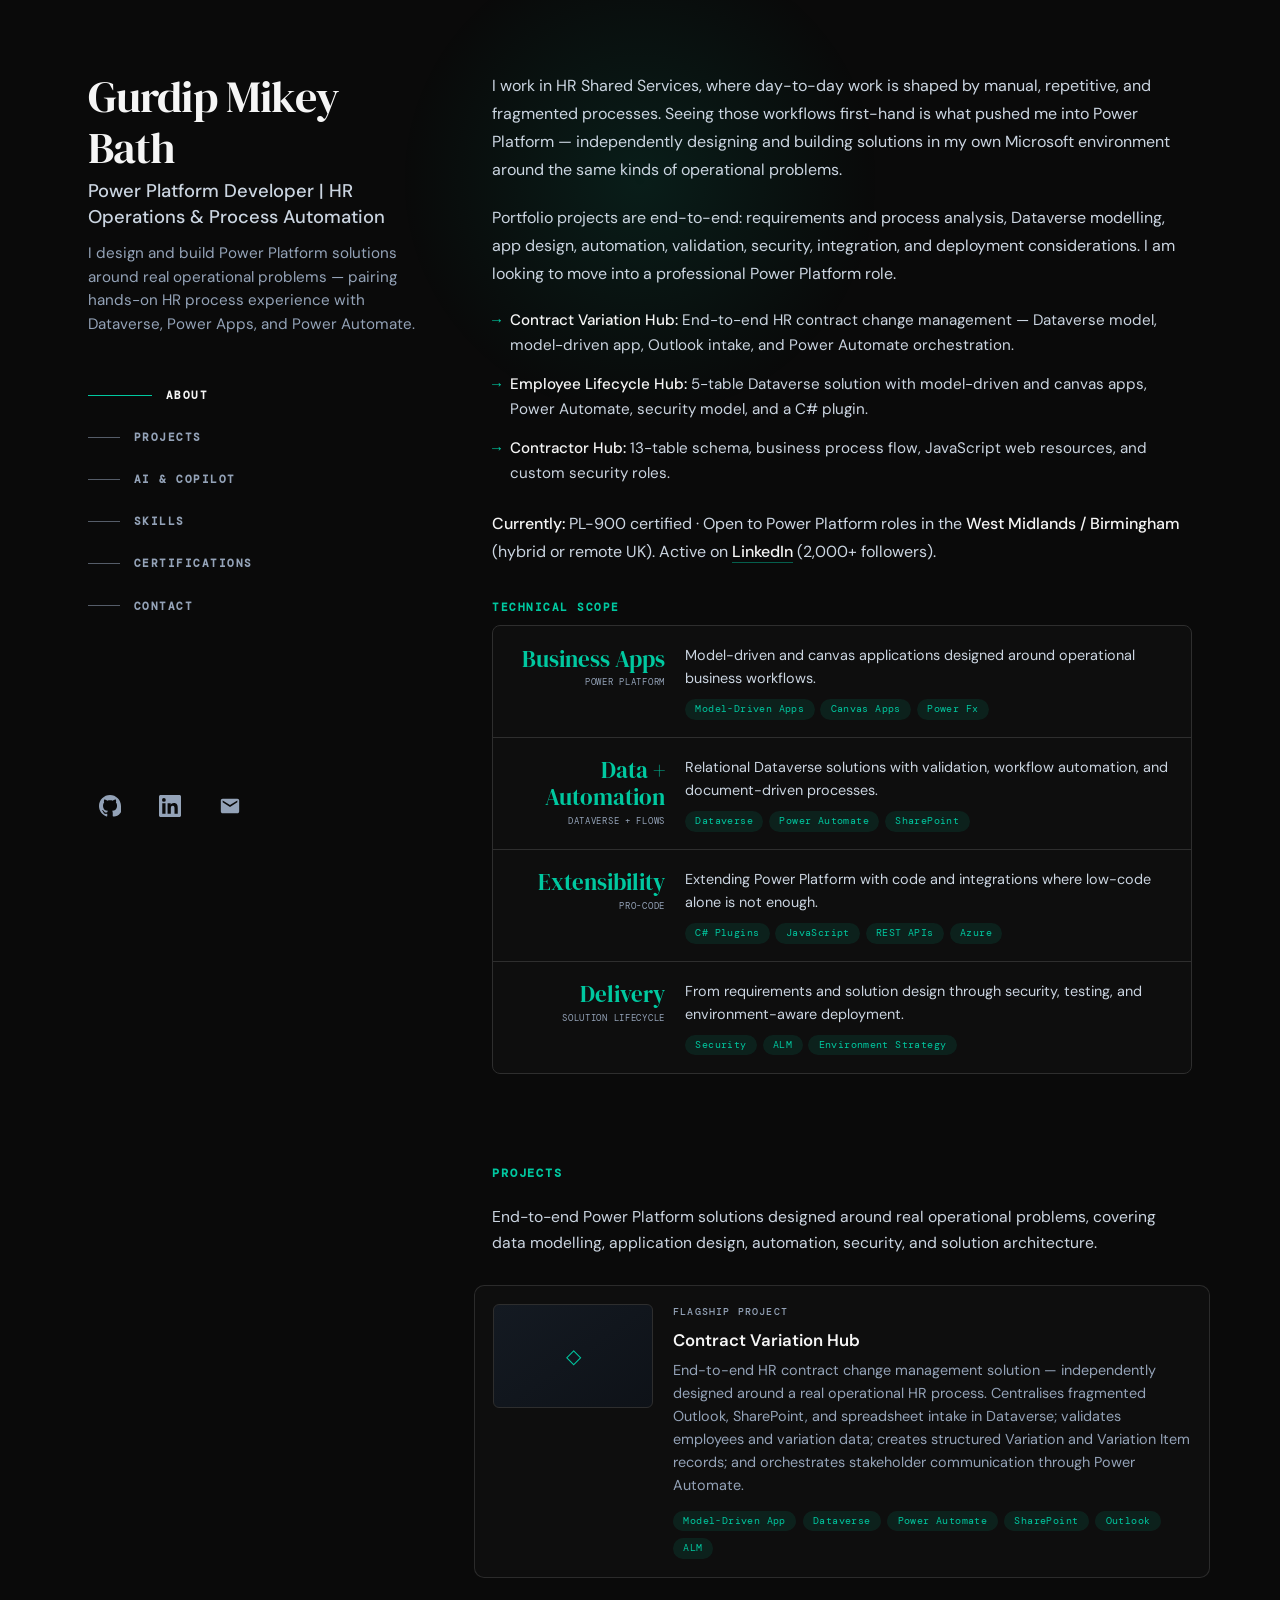
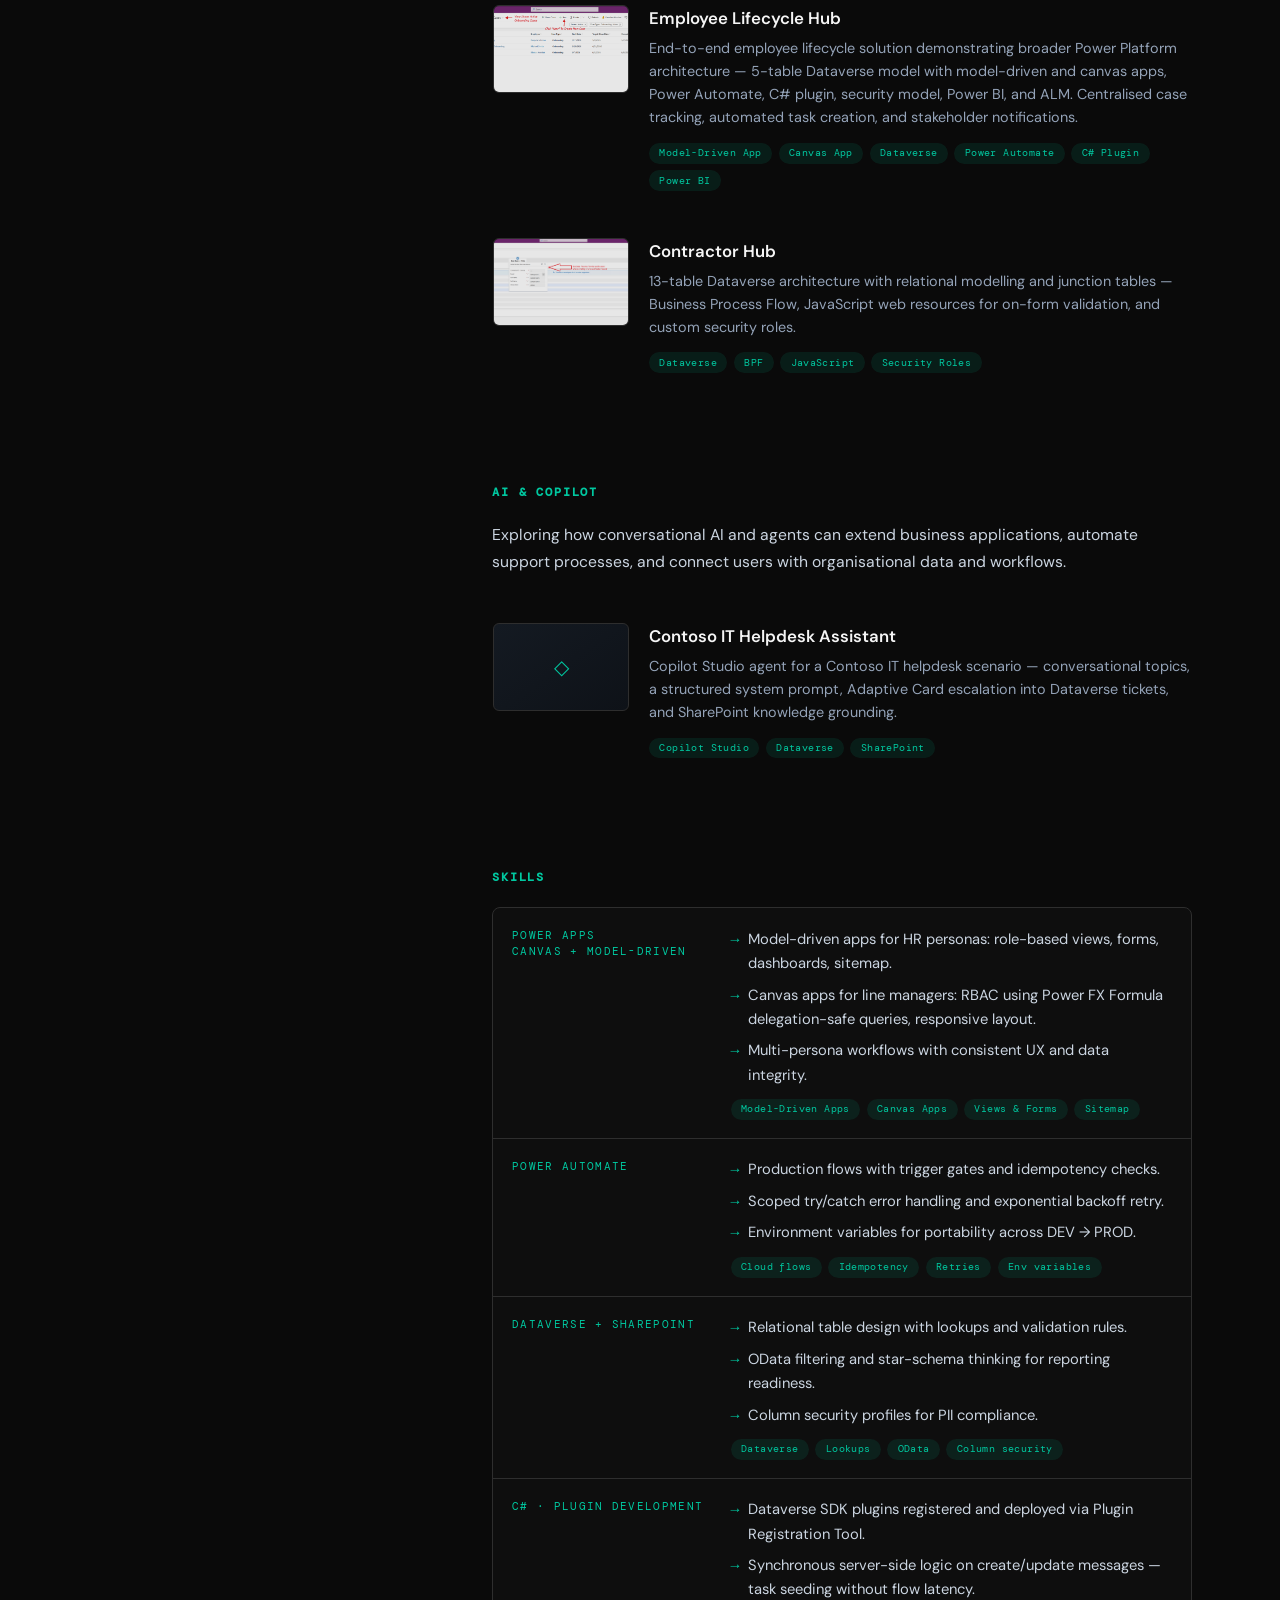
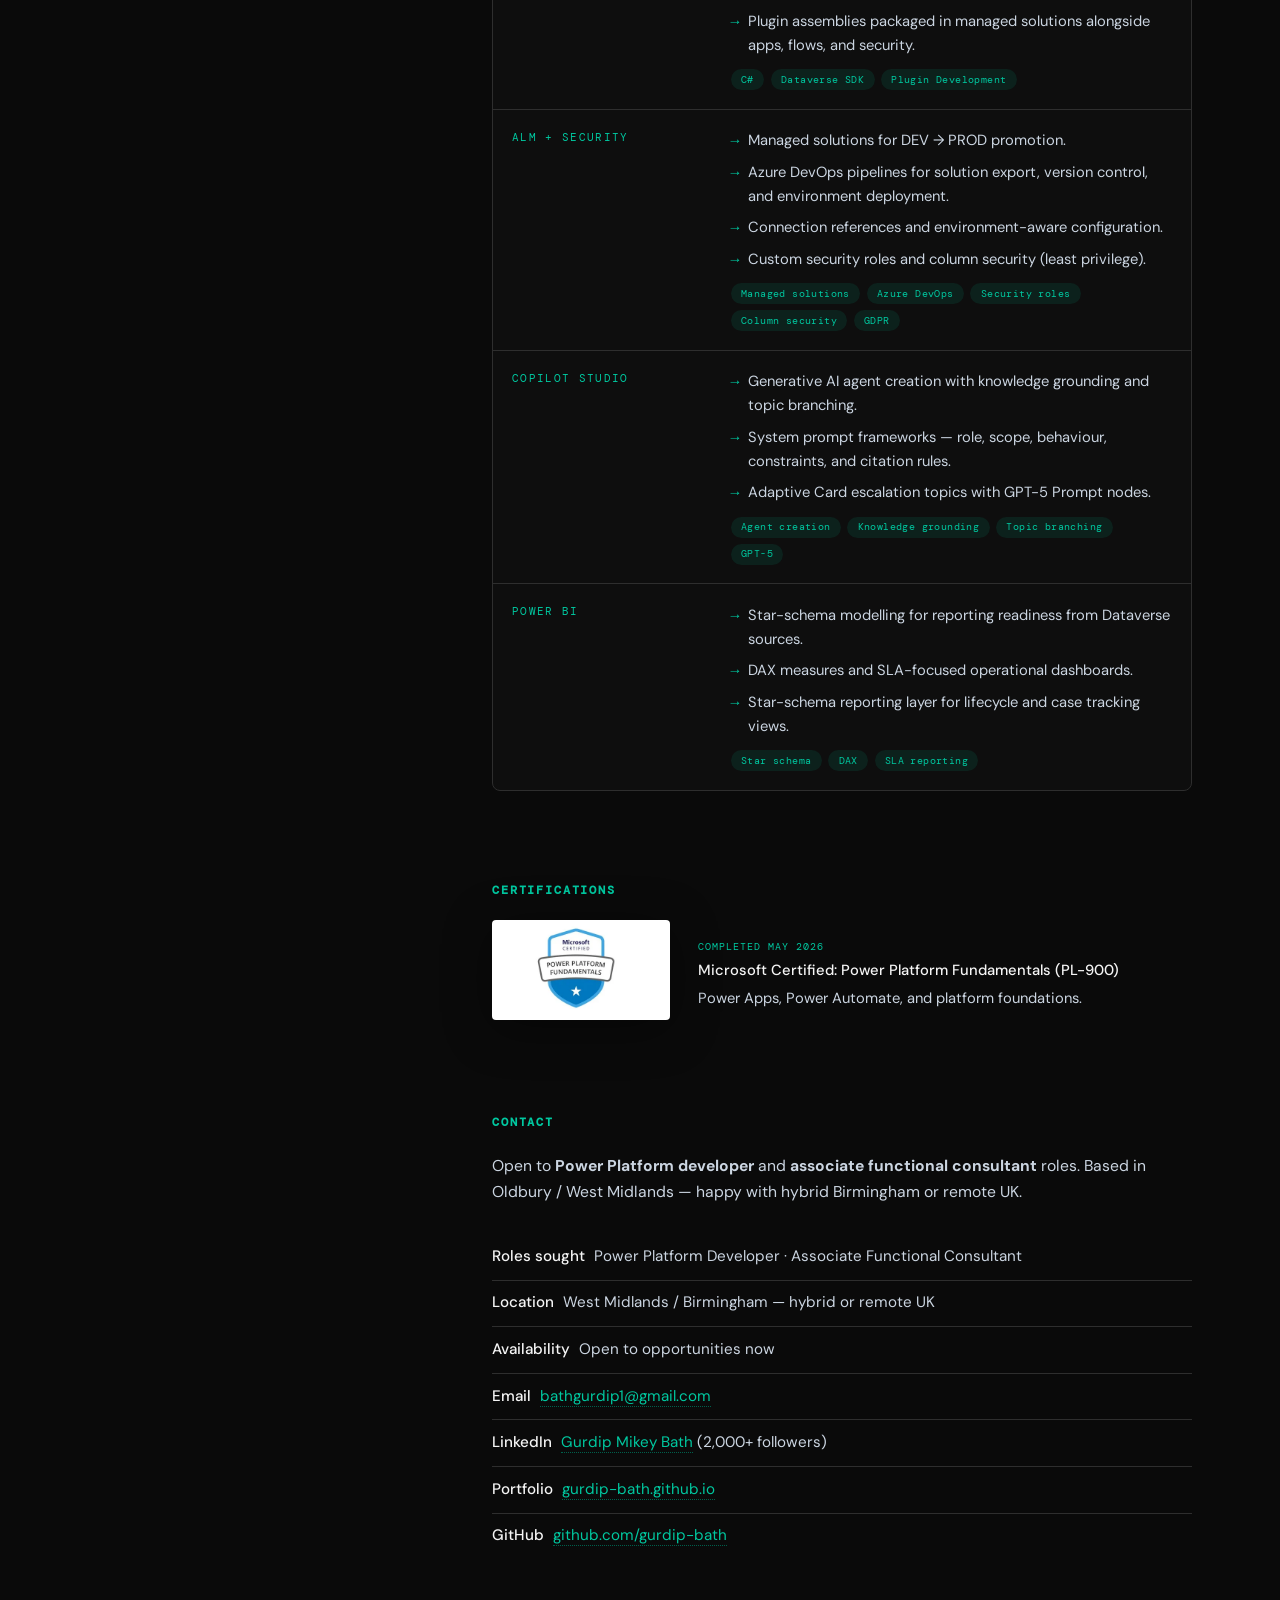
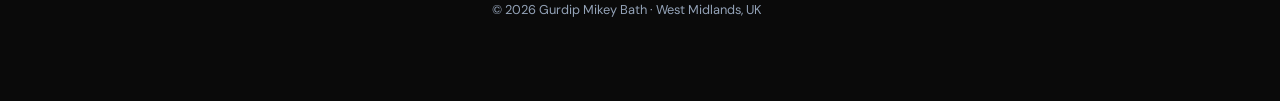
==== index.html @ cc964053 "from build scope to technical scope" ====
<!DOCTYPE html>
<html lang="en">
<head>
  <meta charset="UTF-8" />
  <meta name="viewport" content="width=device-width, initial-scale=1.0" />
  <meta name="description" content="Gurdip Mikey Bath — Power Platform Developer | HR Operations &amp; Process Automation. Independent Dataverse, Power Apps, and Power Automate portfolio solutions. PL-900 certified. West Midlands, UK." />
  <title>Gurdip Mikey Bath · Power Platform Developer</title>
  <link rel="preconnect" href="https://fonts.googleapis.com" />
  <link href="https://fonts.googleapis.com/css2?family=DM+Serif+Display&family=DM+Mono:wght@400;500&family=DM+Sans:wght@300;400;500;600&display=swap" rel="stylesheet" />
  <link rel="stylesheet" href="css/project.css" />
</head>
<body class="home-page">

  <div class="spotlight" id="spotlight" aria-hidden="true"></div>

  <a class="skip-link" href="#content">Skip to content</a>

  <div class="bc-layout">
    <header class="bc-rail">
      <div class="bc-rail-top">
        <h1 class="bc-name">
          <a href="#">Gurdip Mikey Bath</a>
        </h1>
        <h2 class="bc-role">Power Platform Developer | HR Operations &amp; Process Automation</h2>
        <p class="bc-blurb">I design and build Power Platform solutions around real operational problems — pairing hands-on HR process experience with Dataverse, Power Apps, and Power Automate.</p>

        <nav class="bc-nav" aria-label="In-page sections">
          <ol class="bc-nav-list">
            <li><a class="bc-nav-link is-active" href="#about" data-section="about"><span class="bc-nav-line" aria-hidden="true"></span><span class="bc-nav-text">About</span></a></li>
            <li><a class="bc-nav-link" href="#projects" data-section="projects"><span class="bc-nav-line" aria-hidden="true"></span><span class="bc-nav-text">Projects</span></a></li>
            <li><a class="bc-nav-link" href="#ai-copilot" data-section="ai-copilot"><span class="bc-nav-line" aria-hidden="true"></span><span class="bc-nav-text">AI &amp; Copilot</span></a></li>
            <li><a class="bc-nav-link" href="#skills" data-section="skills"><span class="bc-nav-line" aria-hidden="true"></span><span class="bc-nav-text">Skills</span></a></li>
            <li><a class="bc-nav-link" href="#certifications" data-section="certifications"><span class="bc-nav-line" aria-hidden="true"></span><span class="bc-nav-text">Certifications</span></a></li>
            <li><a class="bc-nav-link" href="#contact" data-section="contact"><span class="bc-nav-line" aria-hidden="true"></span><span class="bc-nav-text">Contact</span></a></li>
          </ol>
        </nav>
      </div>

      <ul class="bc-social">
        <li>
          <a href="https://github.com/gurdip-bath" target="_blank" rel="noopener" aria-label="GitHub">
            <svg viewBox="0 0 24 24" aria-hidden="true"><path fill="currentColor" d="M12 0C5.37 0 0 5.37 0 12c0 5.31 3.435 9.795 8.205 11.385.6.105.825-.255.825-.57 0-.285-.015-1.23-.015-2.235-3.015.555-3.795-.735-4.035-1.41-.135-.345-.72-1.41-1.23-1.695-.42-.225-1.02-.78-.015-.795.945-.015 1.62.87 1.845 1.23 1.08 1.815 2.805 1.305 3.495.99.105-.78.42-1.305.765-1.605-2.67-.3-5.46-1.335-5.46-5.925 0-1.305.465-2.385 1.23-3.225-.12-.3-.54-1.53.12-3.18 0 0 1.005-.315 3.3 1.23.96-.27 1.98-.405 3-.405s2.04.135 3 .405c2.295-1.56 3.3-1.23 3.3-1.23.66 1.65.24 2.88.12 3.18.765.84 1.23 1.905 1.23 3.225 0 4.605-2.805 5.625-5.475 5.925.435.375.81 1.095.81 2.22 0 1.605-.015 2.895-.015 3.3 0 .315.225.69.825.57A8.205 8.205 0 0 0 24 12c0-6.63-5.37-12-12-12z"/></svg>
          </a>
        </li>
        <li>
          <a href="https://www.linkedin.com/in/gurdip-mikey-b-07aa12292/" target="_blank" rel="noopener" aria-label="LinkedIn">
            <svg viewBox="0 0 24 24" aria-hidden="true"><path fill="currentColor" d="M20.447 20.452h-3.554v-5.569c0-1.328-.027-3.037-1.852-3.037-1.853 0-2.136 1.445-2.136 2.939v5.667H9.351V9h3.414v1.561h.046c.477-.9 1.637-1.85 3.37-1.85 3.601 0 4.267 2.37 4.267 5.455v6.286zM5.337 7.433a2.062 2.062 0 0 1-2.063-2.065 2.064 2.064 0 1 1 2.063 2.065zm1.782 13.019H3.555V9h3.564v11.452zM22.225 0H1.771C.792 0 0 .774 0 1.729v20.542C0 23.227.792 24 1.771 24h20.451C23.2 24 24 23.227 24 22.271V1.729C24 .774 23.2 0 22.222 0h.003z"/></svg>
          </a>
        </li>
        <li>
          <a href="mailto:bathgurdip1@gmail.com" aria-label="Email">
            <svg viewBox="0 0 24 24" aria-hidden="true"><path fill="currentColor" d="M20 4H4c-1.1 0-2 .9-2 2v12c0 1.1.9 2 2 2h16c1.1 0 2-.9 2-2V6c0-1.1-.9-2-2-2zm0 4-8 5-8-5V6l8 5 8-5v2z"/></svg>
          </a>
        </li>
      </ul>
    </header>

    <main id="content" class="bc-content">

      <section id="about" class="bc-section" aria-label="About">
        <div class="bc-section-heading mobile-only">
          <h2>About</h2>
        </div>
        <div class="bc-prose">
          <p>
            I work in HR Shared Services, where day-to-day work is shaped by manual, repetitive, and fragmented processes. Seeing those workflows first-hand is what pushed me into Power Platform — independently designing and building solutions in my own Microsoft environment around the same kinds of operational problems.
          </p>
          <p>
            Portfolio projects are end-to-end: requirements and process analysis, Dataverse modelling, app design, automation, validation, security, integration, and deployment considerations. I am looking to move into a professional Power Platform role.
          </p>
          <ul class="bc-bullets">
            <li><strong>Contract Variation Hub:</strong> End-to-end HR contract change management — Dataverse model, model-driven app, Outlook intake, and Power Automate orchestration.</li>
            <li><strong>Employee Lifecycle Hub:</strong> 5-table Dataverse solution with model-driven and canvas apps, Power Automate, security model, and a C# plugin.</li>
            <li><strong>Contractor Hub:</strong> 13-table schema, business process flow, JavaScript web resources, and custom security roles.</li>
          </ul>
          <p>
            <strong>Currently:</strong> PL-900 certified · Open to Power Platform roles in the <strong>West Midlands / Birmingham</strong> (hybrid or remote UK). Active on <a href="https://www.linkedin.com/in/gurdip-mikey-b-07aa12292/" target="_blank" rel="noopener">LinkedIn</a> (2,000+ followers).
          </p>
        </div>

        <div class="outcome-highlights" aria-label="Technical scope">
          <h3 class="outcome-highlights-title">TECHNICAL SCOPE</h3>
          <div class="outcome-list">
            <div class="outcome-row">
              <div class="outcome-metric">
                <span class="outcome-value">Business Apps</span>
                <span class="outcome-unit">Power Platform</span>
              </div>
              <div class="outcome-detail">
                <p>Model-driven and canvas applications designed around operational business workflows.</p>
                <div class="outcome-tags">
                  <span class="bc-tag">Model-Driven Apps</span>
                  <span class="bc-tag">Canvas Apps</span>
                  <span class="bc-tag">Power Fx</span>
                </div>
              </div>
            </div>
            <div class="outcome-row">
              <div class="outcome-metric">
                <span class="outcome-value">Data + Automation</span>
                <span class="outcome-unit">Dataverse + Flows</span>
              </div>
              <div class="outcome-detail">
                <p>Relational Dataverse solutions with validation, workflow automation, and document-driven processes.</p>
                <div class="outcome-tags">
                  <span class="bc-tag">Dataverse</span>
                  <span class="bc-tag">Power Automate</span>
                  <span class="bc-tag">SharePoint</span>
                </div>
              </div>
            </div>
            <div class="outcome-row">
              <div class="outcome-metric">
                <span class="outcome-value">Extensibility</span>
                <span class="outcome-unit">Pro-code</span>
              </div>
              <div class="outcome-detail">
                <p>Extending Power Platform with code and integrations where low-code alone is not enough.</p>
                <div class="outcome-tags">
                  <span class="bc-tag">C# Plugins</span>
                  <span class="bc-tag">JavaScript</span>
                  <span class="bc-tag">REST APIs</span>
                  <span class="bc-tag">Azure</span>
                </div>
              </div>
            </div>
            <div class="outcome-row">
              <div class="outcome-metric">
                <span class="outcome-value">Delivery</span>
                <span class="outcome-unit">Solution Lifecycle</span>
              </div>
              <div class="outcome-detail">
                <p>From requirements and solution design through security, testing, and environment-aware deployment.</p>
                <div class="outcome-tags">
                  <span class="bc-tag">Security</span>
                  <span class="bc-tag">ALM</span>
                  <span class="bc-tag">Environment Strategy</span>
                </div>
              </div>
            </div>
          </div>
        </div>
      </section>

      <section id="projects" class="bc-section" aria-label="Projects">
        <div class="bc-section-heading">
          <h2>Projects</h2>
        </div>
        <p class="bc-section-lead">
          End-to-end Power Platform solutions designed around real operational problems, covering data modelling, application design, automation, security, and solution architecture.
        </p>

        <ul class="bc-project-list">
          <li>
            <a class="bc-project-row bc-project-row--flagship" href="projects/contract-variation-hub.html">
              <div class="bc-project-media bc-project-media--placeholder">
                <span>◇</span>
              </div>
              <div class="bc-project-body">
                <p class="bc-project-eyebrow">Flagship Project</p>
                <h3 class="bc-project-title">
                  Contract Variation Hub
                  <span class="bc-project-arrow" aria-hidden="true">↗</span>
                </h3>
                <p class="bc-project-desc">
                  End-to-end HR contract change management solution — independently designed around a real operational HR process. Centralises fragmented Outlook, SharePoint, and spreadsheet intake in Dataverse; validates employees and variation data; creates structured Variation and Variation Item records; and orchestrates stakeholder communication through Power Automate.
                </p>
                <ul class="bc-tag-list">
                  <li class="bc-tag">Model-Driven App</li>
                  <li class="bc-tag">Dataverse</li>
                  <li class="bc-tag">Power Automate</li>
                  <li class="bc-tag">SharePoint</li>
                  <li class="bc-tag">Outlook</li>
                  <li class="bc-tag">ALM</li>
                </ul>
              </div>
            </a>
          </li>
          <li>
            <a class="bc-project-row" href="projects/employee-lifecycle-hub.html">
              <div class="bc-project-media">
                <img src="employee%20lifecycle%20hub/model-driven/01-lifecycle-case-view.png?v=2" alt="" />
              </div>
              <div class="bc-project-body">
                <h3 class="bc-project-title">
                  Employee Lifecycle Hub
                  <span class="bc-project-arrow" aria-hidden="true">↗</span>
                </h3>
                <p class="bc-project-desc">
                  End-to-end employee lifecycle solution demonstrating broader Power Platform architecture — 5-table Dataverse model with model-driven and canvas apps, Power Automate, C# plugin, security model, Power BI, and ALM. Centralised case tracking, automated task creation, and stakeholder notifications.
                </p>
                <ul class="bc-tag-list">
                  <li class="bc-tag">Model-Driven App</li>
                  <li class="bc-tag">Canvas App</li>
                  <li class="bc-tag">Dataverse</li>
                  <li class="bc-tag">Power Automate</li>
                  <li class="bc-tag">C# Plugin</li>
                  <li class="bc-tag">Power BI</li>
                </ul>
              </div>
            </a>
          </li>
          <li>
            <a class="bc-project-row" href="projects/contractor-hub.html">
              <div class="bc-project-media">
                <img src="images/portfolio/contractor/01-create-contractor.png" alt="" />
              </div>
              <div class="bc-project-body">
                <h3 class="bc-project-title">
                  Contractor Hub
                  <span class="bc-project-arrow" aria-hidden="true">↗</span>
                </h3>
                <p class="bc-project-desc">
                  13-table Dataverse architecture with relational modelling and junction tables — Business Process Flow, JavaScript web resources for on-form validation, and custom security roles.
                </p>
                <ul class="bc-tag-list">
                  <li class="bc-tag">Dataverse</li>
                  <li class="bc-tag">BPF</li>
                  <li class="bc-tag">JavaScript</li>
                  <li class="bc-tag">Security Roles</li>
                </ul>
              </div>
            </a>
          </li>
        </ul>
      </section>

      <section id="ai-copilot" class="bc-section" aria-label="AI and Copilot">
        <div class="bc-section-heading">
          <h2>AI &amp; Copilot</h2>
        </div>
        <p class="bc-section-lead">
          Exploring how conversational AI and agents can extend business applications, automate support processes, and connect users with organisational data and workflows.
        </p>
        <ul class="bc-project-list">
          <li>
            <a class="bc-project-row" href="projects/contoso-it-helpdesk.html">
              <div class="bc-project-media bc-project-media--placeholder">
                <span>◇</span>
              </div>
              <div class="bc-project-body">
                <h3 class="bc-project-title">
                  Contoso IT Helpdesk Assistant
                  <span class="bc-project-arrow" aria-hidden="true">↗</span>
                </h3>
                <p class="bc-project-desc">
                  Copilot Studio agent for a Contoso IT helpdesk scenario — conversational topics, a structured system prompt, Adaptive Card escalation into Dataverse tickets, and SharePoint knowledge grounding.
                </p>
                <ul class="bc-tag-list">
                  <li class="bc-tag">Copilot Studio</li>
                  <li class="bc-tag">Dataverse</li>
                  <li class="bc-tag">SharePoint</li>
                </ul>
              </div>
            </a>
          </li>
        </ul>
      </section>

      <section id="skills" class="bc-section" aria-label="Skills">
        <div class="bc-section-heading">
          <h2>Skills</h2>
        </div>
        <div class="skills-matrix" aria-label="Skills matrix">
          <div class="skills-row">
            <div class="skills-label">Power Apps<br />Canvas + Model-Driven</div>
            <div class="skills-details">
              <ul class="skills-bullets">
                <li>Model-driven apps for HR personas: role-based views, forms, dashboards, sitemap.</li>
                <li>Canvas apps for line managers: RBAC using Power FX Formula delegation-safe queries, responsive layout.</li>
                <li>Multi-persona workflows with consistent UX and data integrity.</li>
              </ul>
              <div class="skills-chipline">
                <span class="bc-tag">Model-Driven Apps</span>
                <span class="bc-tag">Canvas Apps</span>
                <span class="bc-tag">Views &amp; Forms</span>
                <span class="bc-tag">Sitemap</span>
              </div>
            </div>
          </div>
          <div class="skills-row">
            <div class="skills-label">Power Automate</div>
            <div class="skills-details">
              <ul class="skills-bullets">
                <li>Production flows with trigger gates and idempotency checks.</li>
                <li>Scoped try/catch error handling and exponential backoff retry.</li>
                <li>Environment variables for portability across DEV → PROD.</li>
              </ul>
              <div class="skills-chipline">
                <span class="bc-tag">Cloud flows</span>
                <span class="bc-tag">Idempotency</span>
                <span class="bc-tag">Retries</span>
                <span class="bc-tag">Env variables</span>
              </div>
            </div>
          </div>
          <div class="skills-row">
            <div class="skills-label">Dataverse + SharePoint</div>
            <div class="skills-details">
              <ul class="skills-bullets">
                <li>Relational table design with lookups and validation rules.</li>
                <li>OData filtering and star-schema thinking for reporting readiness.</li>
                <li>Column security profiles for PII compliance.</li>
              </ul>
              <div class="skills-chipline">
                <span class="bc-tag">Dataverse</span>
                <span class="bc-tag">Lookups</span>
                <span class="bc-tag">OData</span>
                <span class="bc-tag">Column security</span>
              </div>
            </div>
          </div>
          <div class="skills-row">
            <div class="skills-label">C# · Plugin Development</div>
            <div class="skills-details">
              <ul class="skills-bullets">
                <li>Dataverse SDK plugins registered and deployed via Plugin Registration Tool.</li>
                <li>Synchronous server-side logic on create/update messages — task seeding without flow latency.</li>
                <li>Plugin assemblies packaged in managed solutions alongside apps, flows, and security.</li>
              </ul>
              <div class="skills-chipline">
                <span class="bc-tag">C#</span>
                <span class="bc-tag">Dataverse SDK</span>
                <span class="bc-tag">Plugin Development</span>
              </div>
            </div>
          </div>
          <div id="alm-security" class="skills-row">
            <div class="skills-label">ALM + Security</div>
            <div class="skills-details">
              <ul class="skills-bullets">
                <li>Managed solutions for DEV → PROD promotion.</li>
                <li>Azure DevOps pipelines for solution export, version control, and environment deployment.</li>
                <li>Connection references and environment-aware configuration.</li>
                <li>Custom security roles and column security (least privilege).</li>
              </ul>
              <div class="skills-chipline">
                <span class="bc-tag">Managed solutions</span>
                <span class="bc-tag">Azure DevOps</span>
                <span class="bc-tag">Security roles</span>
                <span class="bc-tag">Column security</span>
                <span class="bc-tag">GDPR</span>
              </div>
            </div>
          </div>
          <div class="skills-row">
            <div class="skills-label">Copilot Studio</div>
            <div class="skills-details">
              <ul class="skills-bullets">
                <li>Generative AI agent creation with knowledge grounding and topic branching.</li>
                <li>System prompt frameworks — role, scope, behaviour, constraints, and citation rules.</li>
                <li>Adaptive Card escalation topics with GPT-5 Prompt nodes.</li>
              </ul>
              <div class="skills-chipline">
                <span class="bc-tag">Agent creation</span>
                <span class="bc-tag">Knowledge grounding</span>
                <span class="bc-tag">Topic branching</span>
                <span class="bc-tag">GPT-5</span>
              </div>
            </div>
          </div>
          <div class="skills-row">
            <div class="skills-label">Power BI</div>
            <div class="skills-details">
              <ul class="skills-bullets">
                <li>Star-schema modelling for reporting readiness from Dataverse sources.</li>
                <li>DAX measures and SLA-focused operational dashboards.</li>
                <li>Star-schema reporting layer for lifecycle and case tracking views.</li>
              </ul>
              <div class="skills-chipline">
                <span class="bc-tag">Star schema</span>
                <span class="bc-tag">DAX</span>
                <span class="bc-tag">SLA reporting</span>
              </div>
            </div>
          </div>
        </div>
      </section>

      <section id="certifications" class="bc-section" aria-label="Certifications">
        <div class="bc-section-heading">
          <h2>Certifications</h2>
        </div>
        <div class="cert-showcase">
          <img src="powerplatformfundamental.jpg" alt="Microsoft Certified: Power Platform Fundamentals" />
          <ul class="cert-list">
            <li>
              <span class="status">Completed May 2026</span>
              <strong>Microsoft Certified: Power Platform Fundamentals (PL-900)</strong>
              Power Apps, Power Automate, and platform foundations.
            </li>
          </ul>
        </div>
      </section>

      <section id="contact" class="bc-section" aria-label="Contact">
        <div class="bc-section-heading">
          <h2>Contact</h2>
        </div>
        <p class="bc-section-lead">
          Open to <strong>Power Platform developer</strong> and <strong>associate functional consultant</strong> roles. Based in Oldbury / West Midlands — happy with hybrid Birmingham or remote UK.
        </p>
        <ul class="contact-list">
          <li><strong>Roles sought</strong> Power Platform Developer · Associate Functional Consultant</li>
          <li><strong>Location</strong> West Midlands / Birmingham — hybrid or remote UK</li>
          <li><strong>Availability</strong> Open to opportunities now</li>
          <li><strong>Email</strong> <a href="mailto:bathgurdip1@gmail.com">bathgurdip1@gmail.com</a></li>
          <li><strong>LinkedIn</strong> <a href="https://www.linkedin.com/in/gurdip-mikey-b-07aa12292/" target="_blank" rel="noopener">Gurdip Mikey Bath</a> (2,000+ followers)</li>
          <li><strong>Portfolio</strong> <a href="https://gurdip-bath.github.io" target="_blank" rel="noopener">gurdip-bath.github.io</a></li>
          <li><strong>GitHub</strong> <a href="https://github.com/gurdip-bath" target="_blank" rel="noopener">github.com/gurdip-bath</a></li>
        </ul>
        <p class="bc-footer-note">© 2026 Gurdip Mikey Bath · West Midlands, UK</p>
      </section>

    </main>
  </div>

  <script>
    (function () {
      var spotlight = document.getElementById('spotlight');
      if (spotlight) {
        window.addEventListener('pointermove', function (e) {
          spotlight.style.setProperty('--x', e.clientX + 'px');
          spotlight.style.setProperty('--y', e.clientY + 'px');
        }, { passive: true });
      }

      var sections = document.querySelectorAll('.bc-section[id]');
      var links = document.querySelectorAll('.bc-nav-link');
      if (!sections.length || !links.length) return;

      var setActive = function (id) {
        links.forEach(function (link) {
          link.classList.toggle('is-active', link.getAttribute('data-section') === id);
        });
      };

      var observer = new IntersectionObserver(
        function (entries) {
          entries.forEach(function (entry) {
            if (entry.isIntersecting) setActive(entry.target.id);
          });
        },
        { rootMargin: '-35% 0px -50% 0px', threshold: 0 }
      );

      sections.forEach(function (section) { observer.observe(section); });
    })();
  </script>

</body>
</html>
---- css/project.css ----
/* Brittany-style homepage + shared project pages */

:root {
  --bg:        #0a0a0a;
  --surface:   #111111;
  --border:    #2e2e2e;
  --accent:    #00c8a0;
  --accent2:   #005f4b;
  --text:      #f5f5f5;
  --muted:     #94a3b8;
  --slate:     #cbd5e1;
  --mono:      'DM Mono', monospace;
  --serif:     'DM Serif Display', serif;
  --sans:      'DM Sans', sans-serif;
  --nav-height: 3.25rem;
  --pill-pink:   #f4a4c8;
  --pill-green:  #7dcea0;
  --pill-purple: #b8a9e8;
  --pill-blue:   #8ecae6;
  --pill-peach:  #f4c4a0;
  --pill-yellow: #f7e08a;
  --pill-teal:   #5eead4;
  --pill-azure:  #7db9e8;
}

*, *::before, *::after { box-sizing: border-box; }

html { scroll-behavior: smooth; }

body {
  margin: 0;
  background: var(--bg);
  color: var(--text);
  font-family: var(--sans);
  font-weight: 400;
  line-height: 1.7;
  overflow-x: hidden;
}

::-webkit-scrollbar { width: 4px; }
::-webkit-scrollbar-track { background: var(--bg); }
::-webkit-scrollbar-thumb { background: var(--accent); border-radius: 2px; }

/* ── Spotlight (subtle cursor glow) ─────────────────────────── */
.spotlight {
  pointer-events: none;
  position: fixed;
  inset: 0;
  z-index: 0;
  background: radial-gradient(
    600px circle at var(--x, 50%) var(--y, 20%),
    rgba(0, 200, 160, 0.1),
    transparent 40%
  );
}

.skip-link {
  position: absolute;
  left: -999px;
  top: 0;
  background: var(--accent);
  color: #0a0a0a;
  padding: 0.75rem 1rem;
  z-index: 999;
  font-family: var(--mono);
  font-size: 0.75rem;
  text-decoration: none;
}

.skip-link:focus { left: 1rem; top: 1rem; }

/* ── Home two-column shell ──────────────────────────────────── */
.home-page { position: relative; }

.bc-layout {
  position: relative;
  z-index: 1;
  max-width: 1200px;
  margin: 0 auto;
  padding: 0 clamp(1.25rem, 4vw, 3rem);
  display: grid;
  grid-template-columns: minmax(280px, 340px) minmax(0, 1fr);
  gap: clamp(2rem, 5vw, 5rem);
  min-height: 100vh;
}

.bc-rail {
  position: sticky;
  top: 0;
  height: 100vh;
  max-height: 100vh;
  display: flex;
  flex-direction: column;
  justify-content: space-between;
  padding: clamp(3rem, 8vh, 6rem) 0;
}

.bc-name {
  margin: 0 0 0.35rem 0;
  font-family: var(--serif);
  font-size: clamp(2rem, 3.5vw, 2.75rem);
  font-weight: 400;
  line-height: 1.15;
  letter-spacing: -0.02em;
}

.bc-name a {
  color: var(--text);
  text-decoration: none;
}

.bc-name a:hover { color: var(--accent); }

.bc-role {
  margin: 0 0 0.75rem 0;
  font-family: var(--sans);
  font-size: 1.15rem;
  font-weight: 500;
  color: var(--slate);
  line-height: 1.4;
}

.bc-blurb {
  margin: 0 0 2.5rem 0;
  max-width: 22em;
  font-size: 0.95rem;
  color: var(--muted);
  line-height: 1.55;
}

.bc-nav-list {
  list-style: none;
  margin: 0;
  padding: 0;
  display: grid;
  gap: 0.35rem;
}

.bc-nav-link {
  display: inline-flex;
  align-items: center;
  gap: 0.85rem;
  padding: 0.55rem 0;
  text-decoration: none;
  color: var(--muted);
  transition: color 0.2s;
}

.bc-nav-link:hover,
.bc-nav-link.is-active {
  color: var(--text);
}

.bc-nav-line {
  display: block;
  width: 2rem;
  height: 1px;
  background: currentColor;
  opacity: 0.55;
  transition: width 0.25s ease, opacity 0.25s ease, background 0.25s ease;
}

.bc-nav-link.is-active .bc-nav-line {
  width: 4rem;
  opacity: 1;
  background: var(--accent);
}

.bc-nav-text {
  font-family: var(--mono);
  font-size: 0.68rem;
  font-weight: 600;
  letter-spacing: 0.14em;
  text-transform: uppercase;
}

.bc-social {
  list-style: none;
  margin: 0;
  padding: 0;
  display: flex;
  gap: 1rem;
}

.bc-social a {
  display: flex;
  align-items: center;
  justify-content: center;
  width: 44px;
  height: 44px;
  color: var(--muted);
  transition: color 0.2s, transform 0.2s;
}

.bc-social a:hover {
  color: var(--accent);
  transform: translateY(-2px);
}

.bc-social svg {
  width: 22px;
  height: 22px;
}

.bc-content {
  padding: clamp(3rem, 8vh, 6rem) 0 5rem;
  min-width: 0;
}

.bc-section {
  margin-bottom: clamp(4rem, 10vh, 7rem);
  scroll-margin-top: 2rem;
}

.bc-section:last-child { margin-bottom: 0; }

.bc-section-heading {
  margin-bottom: 1.25rem;
}

.bc-section-heading h2,
.bc-section-heading.mobile-only h2 {
  margin: 0;
  font-family: var(--mono);
  font-size: 0.72rem;
  font-weight: 700;
  letter-spacing: 0.16em;
  text-transform: uppercase;
  color: var(--accent);
}

.bc-section-heading.mobile-only { display: none; }

.bc-section-lead {
  margin: 0 0 1.75rem 0;
  color: var(--slate);
  font-size: 0.98rem;
  line-height: 1.7;
}

.bc-prose p {
  margin: 0 0 1.25rem 0;
  color: var(--slate);
  font-size: 1rem;
  line-height: 1.75;
}

.bc-prose p:last-child { margin-bottom: 0; }

.bc-prose strong,
.bc-prose a {
  color: var(--text);
  font-weight: 500;
}

.bc-prose a {
  text-decoration: none;
  border-bottom: 1px solid rgba(0, 200, 160, 0.45);
}

.bc-prose a:hover {
  color: var(--accent);
  border-bottom-color: var(--accent);
}

.bc-bullets {
  list-style: none;
  margin: 0 0 1.5rem 0;
  padding: 0;
  display: grid;
  gap: 0.85rem;
}

.bc-bullets li {
  position: relative;
  padding-left: 1.15rem;
  color: var(--slate);
  font-size: 0.95rem;
  line-height: 1.65;
}

.bc-bullets li::before {
  content: '→';
  position: absolute;
  left: 0;
  color: var(--accent);
  font-family: var(--mono);
}

.bc-bullets strong { color: var(--text); font-weight: 500; }

.bc-footer-note {
  margin: 2.5rem 0 0 0;
  font-size: 0.8rem;
  color: var(--muted);
}

/* Brittany-style project rows */
.bc-project-list {
  list-style: none;
  margin: 0;
  padding: 0;
  display: grid;
  gap: 0.5rem;
}

.bc-project-row {
  display: grid;
  grid-template-columns: 8.5rem minmax(0, 1fr);
  gap: 1.25rem;
  padding: 1.15rem 1.15rem;
  margin: 0 -1.15rem;
  border-radius: 10px;
  text-decoration: none;
  color: inherit;
  border: 1px solid transparent;
  transition: background 0.2s, border-color 0.2s, transform 0.2s;
}

.bc-project-row:hover,
.bc-project-row:focus-visible {
  background: rgba(255, 255, 255, 0.03);
  border-color: rgba(46, 46, 46, 0.9);
  outline: none;
}

.bc-project-media {
  width: 8.5rem;
  height: 5.5rem;
  border-radius: 6px;
  overflow: hidden;
  border: 1px solid var(--border);
  background: var(--surface);
  flex-shrink: 0;
}

.bc-project-media img {
  width: 100%;
  height: 100%;
  object-fit: cover;
  display: block;
  opacity: 0.9;
  transition: opacity 0.2s, transform 0.25s;
}

.bc-project-row:hover .bc-project-media img {
  opacity: 1;
  transform: scale(1.03);
}

.bc-project-media--placeholder {
  display: flex;
  align-items: center;
  justify-content: center;
  color: var(--accent);
  font-size: 1.25rem;
  background: linear-gradient(145deg, #141a22, #0e1218);
}

.bc-project-title {
  margin: 0 0 0.45rem 0;
  font-size: 1.05rem;
  font-weight: 600;
  color: var(--text);
  display: inline-flex;
  align-items: center;
  gap: 0.4rem;
  line-height: 1.35;
}

.bc-project-arrow {
  font-size: 0.85rem;
  color: var(--accent);
  opacity: 0;
  transform: translate(-2px, 2px);
  transition: opacity 0.2s, transform 0.2s;
}

.bc-project-row:hover .bc-project-arrow {
  opacity: 1;
  transform: translate(0, 0);
}

.bc-project-desc {
  margin: 0 0 0.85rem 0;
  font-size: 0.9rem;
  color: var(--muted);
  line-height: 1.6;
}

.bc-project-desc strong { color: var(--accent); font-weight: 500; }

.bc-project-row--flagship {
  border-color: rgba(46, 46, 46, 0.95);
  background: rgba(255, 255, 255, 0.02);
  grid-template-columns: 10rem minmax(0, 1fr);
}

.bc-project-row--flagship:hover,
.bc-project-row--flagship:focus-visible {
  border-color: rgba(0, 200, 160, 0.35);
  background: rgba(255, 255, 255, 0.03);
}

.bc-project-row--flagship .bc-project-media {
  width: 10rem;
  height: 6.5rem;
}

.bc-project-eyebrow {
  margin: 0 0 0.35rem 0;
  font-family: var(--mono);
  font-size: 0.62rem;
  font-weight: 500;
  letter-spacing: 0.12em;
  text-transform: uppercase;
  color: var(--muted);
}

.bc-tag-list {
  list-style: none;
  margin: 0;
  padding: 0;
  display: flex;
  flex-wrap: wrap;
  gap: 0.4rem;
}

.bc-tag {
  display: inline-flex;
  align-items: center;
  font-family: var(--mono);
  font-size: 0.62rem;
  letter-spacing: 0.04em;
  color: var(--accent);
  background: rgba(0, 200, 160, 0.1);
  border-radius: 999px;
  padding: 0.28rem 0.65rem;
  line-height: 1.2;
}

/* Outcomes / skills / certs / contact (home) */
.outcome-highlights { margin: 2rem 0 0 0; }

.outcome-highlights-title {
  font-family: var(--mono);
  font-size: 0.68rem;
  font-weight: 600;
  letter-spacing: 0.14em;
  text-transform: uppercase;
  color: var(--accent);
  margin: 0 0 0.85em 0;
}

.outcome-list {
  border: 1px solid var(--border);
  border-radius: 8px;
  overflow: hidden;
  background: rgba(17, 17, 17, 0.7);
}

.outcome-row {
  display: grid;
  grid-template-columns: 9.5rem 1fr;
  gap: 1.25rem;
  padding: 1.1rem 1.25rem;
  border-bottom: 1px solid var(--border);
  align-items: start;
}

.outcome-row:last-child { border-bottom: none; }

.outcome-metric { text-align: right; padding-top: 0.1rem; }

.outcome-value {
  display: block;
  font-family: var(--serif);
  font-size: clamp(1.2rem, 2vw, 1.45rem);
  color: var(--accent);
  line-height: 1.15;
}

.outcome-unit {
  display: block;
  font-family: var(--mono);
  font-size: 0.56rem;
  letter-spacing: 0.08em;
  text-transform: uppercase;
  color: var(--muted);
  margin-top: 0.2rem;
}

.outcome-detail p {
  margin: 0 0 0.55rem 0;
  font-size: 0.9rem;
  line-height: 1.6;
  color: var(--slate);
}

.outcome-detail p:last-child { margin-bottom: 0; }

.outcome-tags {
  display: flex;
  flex-wrap: wrap;
  gap: 0.35rem;
}

.skills-matrix {
  margin-top: 0.5rem;
  border: 1px solid var(--border);
  border-radius: 8px;
  overflow: hidden;
  background: rgba(17, 17, 17, 0.7);
}

.skills-row {
  display: grid;
  grid-template-columns: minmax(160px, 200px) 1fr;
  gap: 1.15rem;
  padding: 1.15rem 1.2rem;
  border-bottom: 1px solid var(--border);
  align-items: start;
}

.skills-row:last-child { border-bottom: none; }

.skills-label {
  font-family: var(--mono);
  font-size: 0.68rem;
  letter-spacing: 0.12em;
  text-transform: uppercase;
  color: var(--accent);
  line-height: 1.4;
  padding-top: 0.1rem;
}

.skills-details {
  color: var(--slate);
  font-size: 0.92rem;
  line-height: 1.65;
}

.skills-bullets {
  list-style: none;
  margin: 0;
  padding: 0;
  display: grid;
  gap: 0.45rem;
}

.skills-bullets li {
  display: flex;
  gap: 0.55rem;
  align-items: flex-start;
}

.skills-bullets li::before {
  content: '→';
  color: var(--accent);
  font-family: var(--mono);
  flex-shrink: 0;
}

.skills-chipline {
  margin-top: 0.75rem;
  display: flex;
  flex-wrap: wrap;
  gap: 0.4rem;
}

.cert-showcase {
  display: flex;
  flex-wrap: wrap;
  gap: 1.75rem;
  align-items: flex-start;
}

.cert-showcase img {
  height: 100px;
  width: auto;
  border-radius: 4px;
  filter: drop-shadow(0 8px 24px rgba(0, 0, 0, 0.4));
}

.cert-list {
  list-style: none;
  margin: 0;
  padding: 0;
  flex: 1;
  min-width: 220px;
}

.cert-list li {
  padding: 0.85em 0;
  border-bottom: 1px solid var(--border);
  font-size: 0.92em;
  color: var(--slate);
}

.cert-list li:last-child { border-bottom: none; }

.cert-list strong {
  display: block;
  color: var(--text);
  font-weight: 500;
  margin-bottom: 0.2em;
}

.cert-list .status {
  font-family: var(--mono);
  font-size: 0.62rem;
  letter-spacing: 0.1em;
  text-transform: uppercase;
  color: var(--accent);
}

.cert-list .status.in-progress { color: #f5a623; }

.contact-list {
  list-style: none;
  margin: 0;
  padding: 0;
}

.contact-list li {
  padding: 0.65em 0;
  font-size: 0.95em;
  color: var(--slate);
  border-bottom: 1px solid var(--border);
}

.contact-list li:last-child { border-bottom: none; }

.contact-list strong {
  color: var(--text);
  font-weight: 500;
  margin-right: 0.35em;
}

.contact-list a {
  color: var(--accent);
  text-decoration: none;
  border-bottom: 1px dotted var(--accent2);
}

.contact-list a:hover { border-bottom-color: transparent; }

/* ── Tech pills (project pages / walkthrough) ───────────────── */
.tech-pill {
  font-family: var(--mono);
  font-size: 0.65rem;
  font-weight: 500;
  letter-spacing: 0.04em;
  text-transform: uppercase;
  padding: 0.45rem 0.85rem;
  display: inline-flex;
  align-items: center;
  justify-content: center;
  border-radius: 999px;
  color: #0a0a0a;
  border: none;
  line-height: 1.2;
  white-space: nowrap;
}

.tech-pill--pink   { background: var(--pill-pink); }
.tech-pill--green  { background: var(--pill-green); }
.tech-pill--purple { background: var(--pill-purple); }
.tech-pill--blue   { background: var(--pill-blue); }
.tech-pill--peach  { background: var(--pill-peach); }
.tech-pill--yellow { background: var(--pill-yellow); }
.tech-pill--teal   { background: var(--pill-teal); }
.tech-pill--azure  { background: var(--pill-azure); }

/* ── Project detail pages ───────────────────────────────────── */
.project-page {
  min-height: 100vh;
  background: var(--bg);
  color: var(--text);
  font-family: var(--sans);
  line-height: 1.7;
  overflow-x: hidden;
}

.project-topbar {
  position: sticky;
  top: 0;
  z-index: 100;
  background: rgba(10, 10, 10, 0.9);
  backdrop-filter: blur(12px);
  -webkit-backdrop-filter: blur(12px);
  border-bottom: 1px solid var(--border);
}

.project-topbar-inner {
  max-width: 72rem;
  margin: 0 auto;
  min-height: var(--nav-height);
  padding: 0 clamp(1.25rem, 4vw, 2rem);
  display: flex;
  align-items: center;
  justify-content: space-between;
  gap: 1rem;
}

.project-topbar-brand {
  font-family: var(--sans);
  font-size: 0.95rem;
  font-weight: 500;
  color: var(--text);
  text-decoration: none;
}

.project-topbar-brand:hover { color: var(--accent); }

.project-topbar-back {
  font-family: var(--mono);
  font-size: 0.65rem;
  letter-spacing: 0.1em;
  text-transform: uppercase;
  color: var(--muted);
  text-decoration: none;
}

.project-topbar-back:hover { color: var(--accent); }

.project-page-inner {
  position: relative;
  z-index: 1;
  max-width: 42rem;
  margin: 0 auto;
  padding: 3rem clamp(1.25rem, 4vw, 2rem) 4rem;
}

.project-hero {
  margin-bottom: 2.75rem;
}

.project-hero-title {
  font-family: var(--serif);
  font-size: clamp(2rem, 4vw, 2.65rem);
  font-weight: 400;
  margin: 0 0 0.45rem 0;
  line-height: 1.15;
  letter-spacing: -0.02em;
}

.project-hero-sub {
  font-size: 1.05rem;
  font-weight: 500;
  color: var(--slate);
  margin: 0 0 0.75rem 0;
}

.project-hero-meta {
  margin: 0 0 1.25rem 0;
  font-size: 0.9rem;
  color: var(--muted);
  line-height: 1.6;
}

.project-hero-meta strong {
  color: var(--text);
  font-weight: 500;
}

.project-hero-tags {
  display: flex;
  flex-wrap: wrap;
  gap: 0.4rem;
}

.project-case {
  display: grid;
  gap: 2.25rem;
  margin-bottom: 1rem;
  padding-bottom: 2.5rem;
  border-bottom: 1px solid var(--border);
}

.project-case--loose {
  border-bottom: none;
  padding-bottom: 0;
  margin-top: 3rem;
}

.project-case-section { margin-bottom: 0; }

.case-label {
  font-family: var(--mono);
  font-size: 0.7rem;
  font-weight: 700;
  letter-spacing: 0.14em;
  text-transform: uppercase;
  color: var(--accent);
  margin: 0 0 0.85em 0;
}

.case-text {
  font-size: 0.98rem;
  color: var(--slate);
  line-height: 1.75;
  margin: 0;
}

.case-list {
  list-style: none;
  margin: 0;
  padding: 0;
  display: grid;
  gap: 0.65rem;
}

.case-list li {
  font-size: 0.95rem;
  color: var(--slate);
  line-height: 1.65;
  padding-left: 1.15rem;
  position: relative;
}

.case-list li::before {
  content: '→';
  position: absolute;
  left: 0;
  color: var(--accent);
  font-family: var(--mono);
}

.project-results-footnote {
  font-size: 0.85rem;
  color: var(--muted);
  margin: 1rem 0 0 0;
  line-height: 1.55;
}

.screenshots-note {
  margin: 0;
  font-size: 0.95rem;
  color: var(--muted);
  line-height: 1.65;
}

.project-footer-cta {
  margin-top: 3rem;
  padding-top: 2rem;
  border-top: 1px solid var(--border);
}

.project-footer-cta p {
  margin: 0 0 0.85rem 0;
  font-size: 0.95em;
  color: var(--slate);
}

.project-footer-link {
  font-family: var(--mono);
  font-size: 0.68rem;
  letter-spacing: 0.1em;
  text-transform: uppercase;
  color: var(--accent);
  text-decoration: none;
  border-bottom: 1px solid rgba(0, 200, 160, 0.35);
}

.project-footer-link:hover {
  border-bottom-color: var(--accent);
}

.site-footer {
  border-top: 1px solid var(--border);
  background: rgba(17, 17, 17, 0.6);
  margin-top: 2rem;
}

.site-footer-inner {
  max-width: 72rem;
  margin: 0 auto;
  padding: 1.75rem clamp(1.25rem, 4vw, 2rem);
  display: flex;
  flex-wrap: wrap;
  align-items: center;
  justify-content: space-between;
  gap: 1rem 2rem;
}

.site-footer-social {
  display: flex;
  gap: 0.65rem;
}

.site-footer-social a {
  display: flex;
  align-items: center;
  justify-content: center;
  width: 42px;
  height: 42px;
  color: var(--muted);
  border: 1px solid var(--border);
  border-radius: 4px;
  text-decoration: none;
  transition: color 0.2s, border-color 0.2s;
}

.site-footer-social a:hover {
  color: var(--accent);
  border-color: var(--accent);
}

.site-footer-social svg {
  width: 18px;
  height: 18px;
  fill: currentColor;
}

.site-footer-meta p {
  margin: 0;
  font-size: 0.8rem;
  color: var(--muted);
  line-height: 1.5;
  text-align: right;
}

.site-footer-meta a {
  color: var(--accent);
  text-decoration: none;
}

/* ── Walkthrough chapters (quiet Brittany sibling) ──────────── */
.project-chapters {
  width: 100%;
  margin-top: 0.5rem;
  background: var(--bg);
}

.project-chapters-intro {
  max-width: 42rem;
  margin: 0 auto;
  padding: 2.5rem clamp(1.25rem, 4vw, 2rem) 1.5rem;
}

.project-chapters-intro h2 {
  margin: 0 0 0.65rem 0;
  font-family: var(--mono);
  font-size: 0.7rem;
  font-weight: 700;
  letter-spacing: 0.14em;
  text-transform: uppercase;
  color: var(--accent);
}

.project-chapters-intro p {
  font-size: 0.95rem;
  color: var(--muted);
  margin: 0;
  line-height: 1.6;
}

.walkthrough-jump-nav {
  position: sticky;
  top: var(--nav-height);
  z-index: 50;
  display: flex;
  flex-wrap: wrap;
  gap: 0.35rem 1.5rem;
  max-width: 42rem;
  margin: 0 auto;
  padding: 0.85rem clamp(1.25rem, 4vw, 2rem);
  background: rgba(10, 10, 10, 0.92);
  backdrop-filter: blur(12px);
  -webkit-backdrop-filter: blur(12px);
  border-bottom: 1px solid var(--border);
}

.walkthrough-jump-link {
  display: inline-flex;
  align-items: center;
  gap: 0.65rem;
  font-family: var(--mono);
  font-size: 0.62rem;
  font-weight: 600;
  letter-spacing: 0.12em;
  text-transform: uppercase;
  text-decoration: none;
  color: var(--muted);
  padding: 0.45rem 0;
  min-height: 40px;
  border: none;
  background: transparent;
  border-radius: 0;
  transition: color 0.2s;
}

.walkthrough-jump-link::before {
  content: '';
  display: block;
  width: 1.25rem;
  height: 1px;
  background: currentColor;
  opacity: 0.55;
  transition: width 0.25s, background 0.25s, opacity 0.25s;
}

.walkthrough-jump-link:hover,
.walkthrough-jump-link.is-active {
  color: var(--text);
  background: transparent;
  border: none;
  box-shadow: none;
  transform: none;
}

.walkthrough-jump-link.is-active::before {
  width: 2.5rem;
  opacity: 1;
  background: var(--accent);
}

.walkthrough-part {
  scroll-margin-top: calc(var(--nav-height) + 3.5rem);
}

.walkthrough-part-header {
  max-width: 42rem;
  margin: 0 auto;
  padding: 2.25rem clamp(1.25rem, 4vw, 2rem) 1rem;
  background: transparent;
  border: none;
  width: auto;
  margin-left: auto;
}

.walkthrough-part-header-inner {
  max-width: none;
  margin: 0;
  display: flex;
  flex-wrap: wrap;
  align-items: baseline;
  gap: 0.65rem 1rem;
}

.walkthrough-part-eyebrow {
  font-family: var(--sans);
  font-size: 1.15rem;
  font-weight: 600;
  color: var(--text);
  margin: 0;
  line-height: 1.3;
  flex: 1 1 auto;
}

.walkthrough-part-desc {
  font-family: var(--mono);
  font-size: 0.62rem;
  letter-spacing: 0.1em;
  text-transform: uppercase;
  color: var(--muted);
  margin: 0;
  flex: 1 1 100%;
}

.walkthrough-part .project-chapter { border-top: none; }
.walkthrough-part .project-chapter:first-of-type { border-top: 1px solid var(--border); }

.chapter-step {
  font-family: var(--mono);
  font-size: 0.62rem;
  font-weight: 600;
  letter-spacing: 0.12em;
  text-transform: uppercase;
  color: var(--accent);
  margin: 0 0 0.55rem 0;
}

.project-chapter {
  display: grid;
  grid-template-columns: minmax(0, 1fr);
  justify-content: center;
  gap: 1.5rem;
  align-items: start;
  min-height: auto;
  width: auto;
  max-width: 42rem;
  margin: 0 auto;
  margin-left: auto;
  padding: 2rem clamp(1.25rem, 4vw, 2rem) 2.75rem;
  scroll-snap-align: none;
  border-top: 1px solid var(--border);
  background: transparent;
}

.project-chapter:nth-child(even),
.project-chapter:nth-child(odd) {
  background: transparent;
}

.project-chapter--reverse .chapter-visual,
.project-chapter--reverse .chapter-content {
  order: unset;
}

.chapter-visual {
  display: block;
}

.chapter-frame {
  position: relative;
  display: block;
  width: 100%;
  max-width: none;
  min-height: 0;
  padding: 0;
  border: 1px solid var(--border);
  border-radius: 10px;
  background: var(--surface);
  box-shadow: none;
  text-decoration: none;
  cursor: zoom-in;
  overflow: hidden;
  transition: border-color 0.2s, transform 0.2s;
}

.chapter-frame::before,
.chapter-frame::after {
  display: none;
}

.project-chapter:nth-child(even) .chapter-frame,
.project-chapter:nth-child(odd) .chapter-frame {
  border-color: var(--border);
  background: var(--surface);
  box-shadow: none;
}

.chapter-frame:hover {
  transform: translateY(-2px);
  border-color: rgba(0, 200, 160, 0.45);
  box-shadow: 0 12px 32px rgba(0, 0, 0, 0.35);
}

.chapter-frame:focus-visible {
  outline: 2px solid var(--accent);
  outline-offset: 3px;
}

.chapter-frame img {
  width: 100%;
  min-height: 0;
  max-height: none;
  height: auto;
  display: block;
  border-radius: 0;
  border: none;
  background: #0e1218;
  object-fit: contain;
  object-position: center top;
}

.chapter-built-with {
  position: absolute;
  bottom: 0.85rem;
  left: 0.85rem;
  z-index: 2;
  max-width: calc(100% - 1.7rem);
  font-family: var(--mono);
  font-size: 0.58rem;
  font-weight: 600;
  letter-spacing: 0.08em;
  text-transform: uppercase;
  color: #fff;
  background-color: rgba(10, 10, 10, 0.88);
  border: 1px solid rgba(0, 200, 160, 0.4);
  padding: 0.4rem 0.75rem;
  border-radius: 999px;
  pointer-events: none;
  white-space: nowrap;
  overflow: hidden;
  text-overflow: ellipsis;
}

.chapter-content h2 {
  font-family: var(--sans);
  font-size: clamp(1.2rem, 2.5vw, 1.45rem);
  font-weight: 600;
  line-height: 1.3;
  color: var(--text);
  margin: 0 0 1rem 0;
}

.chapter-features {
  list-style: none;
  margin: 0;
  padding: 0;
  display: grid;
  gap: 0.65rem;
}

.chapter-features li {
  display: flex;
  align-items: flex-start;
  gap: 0.65rem;
  font-size: 0.92rem;
  line-height: 1.65;
  color: var(--slate);
}

.chapter-features li::before {
  content: '→';
  flex-shrink: 0;
  width: auto;
  height: auto;
  margin-top: 0;
  display: inline;
  border-radius: 0;
  font-size: 0.85rem;
  font-weight: 400;
  font-family: var(--mono);
  color: var(--accent);
  background: transparent !important;
}

.project-chapter:nth-child(even) .chapter-features li::before,
.project-chapter:nth-child(odd) .chapter-features li::before {
  background: transparent;
  color: var(--accent);
}

/* ── Responsive ─────────────────────────────────────────────── */
@media (max-width: 1024px) {
  .bc-layout {
    grid-template-columns: 1fr;
    gap: 0;
  }

  .bc-rail {
    position: relative;
    height: auto;
    max-height: none;
    padding: 2.5rem 0 1.5rem;
    gap: 2rem;
  }

  .bc-nav {
    overflow-x: auto;
    -webkit-overflow-scrolling: touch;
    scrollbar-width: none;
  }

  .bc-nav::-webkit-scrollbar { display: none; }

  .bc-nav-list {
    display: flex;
    gap: 0.25rem 1.25rem;
    min-width: max-content;
  }

  .bc-nav-line { display: none; }

  .bc-content { padding-top: 1.5rem; }

  .bc-section-heading.mobile-only { display: block; }
}

@media (max-width: 720px) {
  .bc-project-row,
  .bc-project-row--flagship {
    grid-template-columns: 1fr;
    gap: 0.85rem;
  }

  .bc-project-media,
  .bc-project-row--flagship .bc-project-media {
    width: 100%;
    height: 10rem;
  }

  .outcome-row {
    grid-template-columns: 1fr;
    gap: 0.45rem;
  }

  .outcome-metric { text-align: left; }

  .skills-row {
    grid-template-columns: 1fr;
    gap: 0.65rem;
  }

  .site-footer-inner { flex-direction: column; align-items: flex-start; }
  .site-footer-meta p { text-align: left; }
}

@media (max-width: 900px) {
  .walkthrough-jump-nav {
    flex-wrap: nowrap;
    overflow-x: auto;
    scrollbar-width: none;
  }

  .walkthrough-jump-nav::-webkit-scrollbar { display: none; }
  .walkthrough-jump-link { flex-shrink: 0; white-space: nowrap; }

  .chapter-built-with {
    max-width: calc(100% - 1.7rem);
    white-space: normal;
  }
}
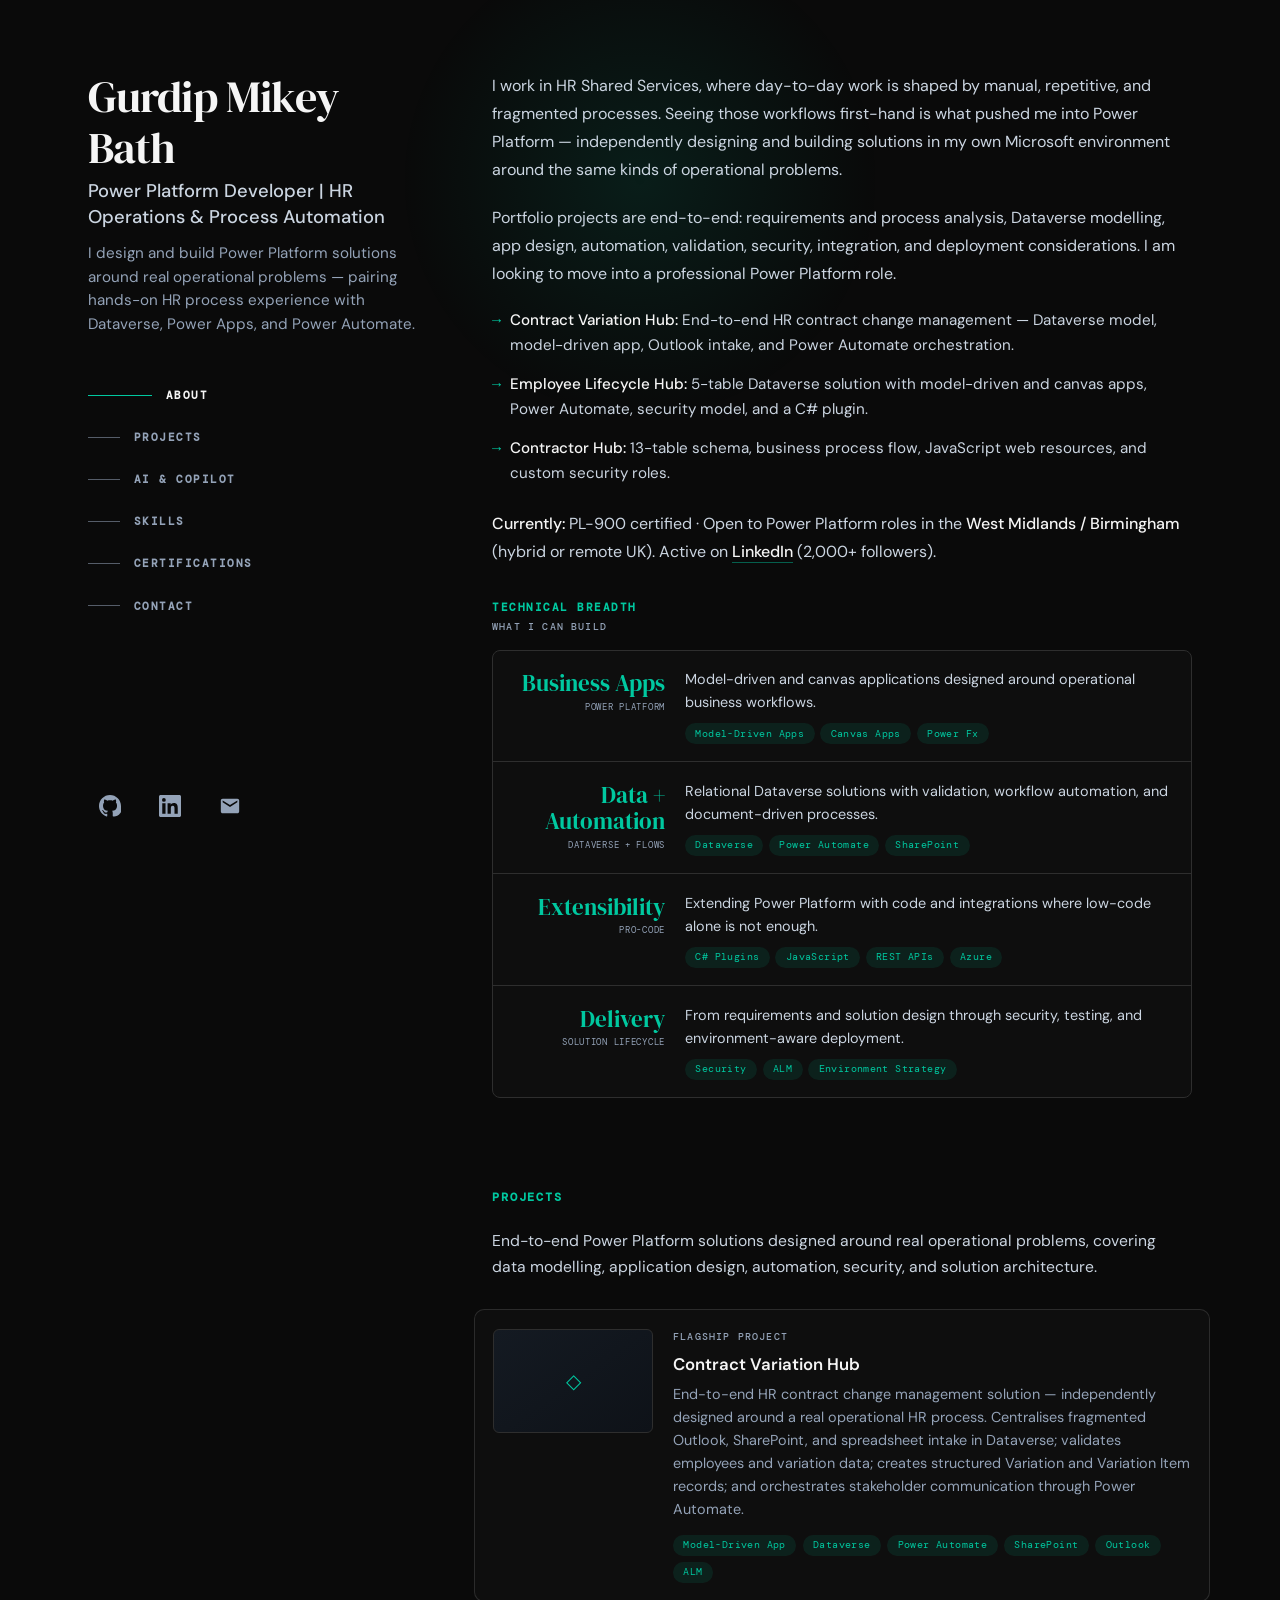
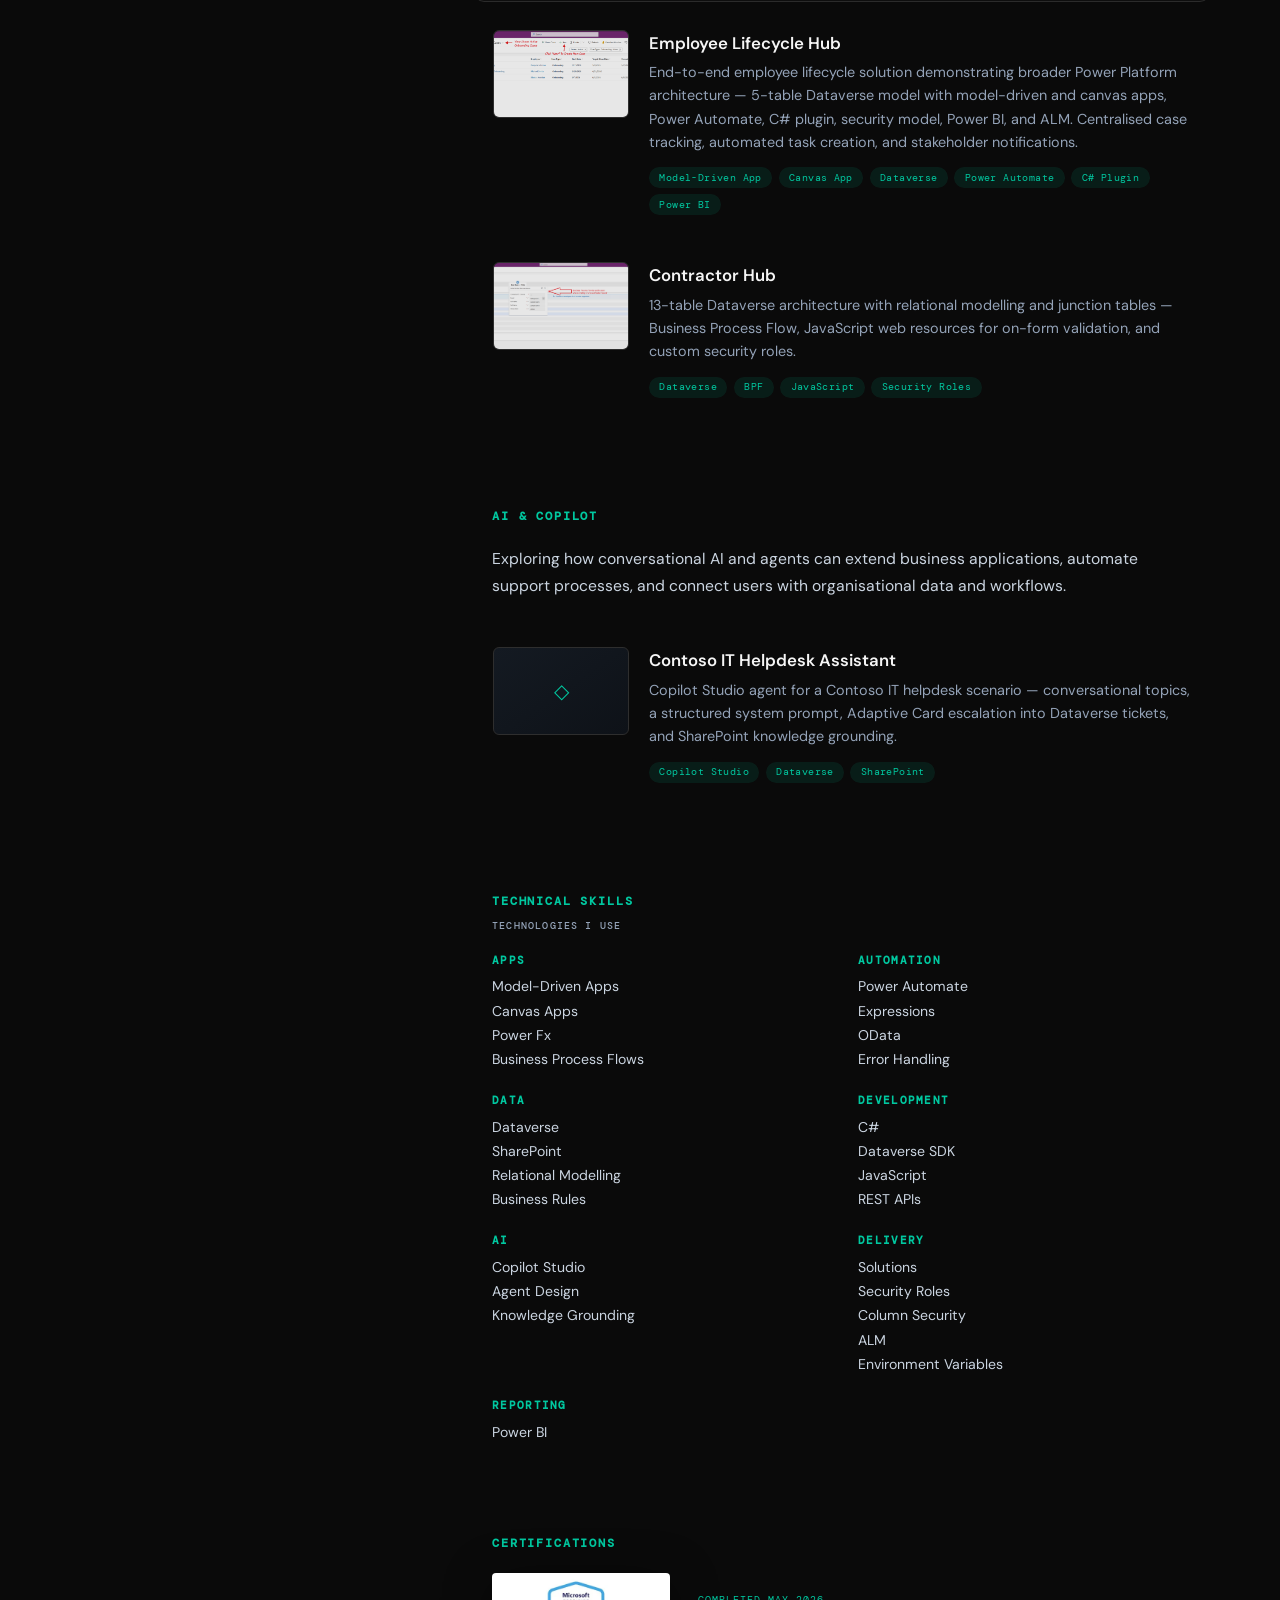
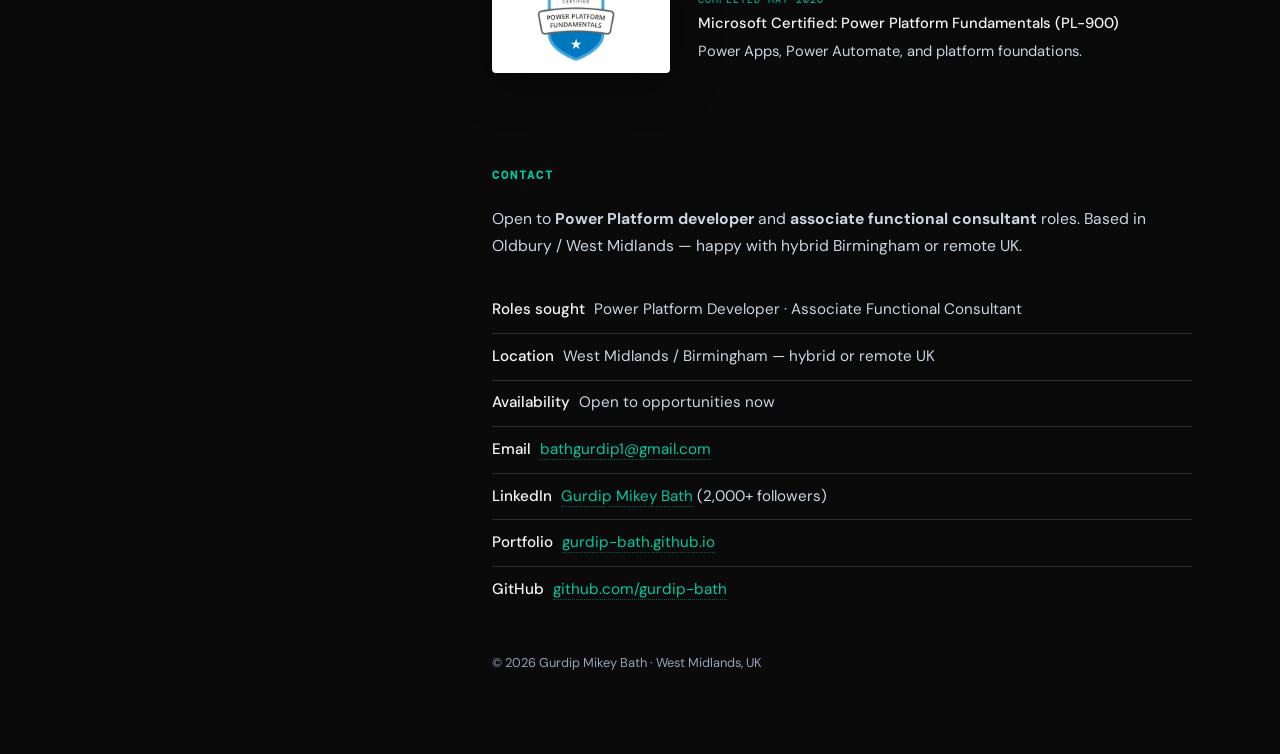
==== commit 477ca335: "technical skills and breadth" ====
--- a/index.html
+++ b/index.html
@@ -78,8 +78,9 @@
           </p>
         </div>
 
-        <div class="outcome-highlights" aria-label="Technical scope">
-          <h3 class="outcome-highlights-title">TECHNICAL SCOPE</h3>
+        <div class="outcome-highlights" aria-label="Technical breadth">
+          <h3 class="outcome-highlights-title">TECHNICAL BREADTH</h3>
+          <p class="outcome-highlights-desc">WHAT I CAN BUILD</p>
           <div class="outcome-list">
             <div class="outcome-row">
               <div class="outcome-metric">
@@ -257,122 +258,71 @@
         </ul>
       </section>
 
-      <section id="skills" class="bc-section" aria-label="Skills">
+      <section id="skills" class="bc-section" aria-label="Technical Skills">
         <div class="bc-section-heading">
-          <h2>Skills</h2>
-        </div>
-        <div class="skills-matrix" aria-label="Skills matrix">
-          <div class="skills-row">
-            <div class="skills-label">Power Apps<br />Canvas + Model-Driven</div>
-            <div class="skills-details">
-              <ul class="skills-bullets">
-                <li>Model-driven apps for HR personas: role-based views, forms, dashboards, sitemap.</li>
-                <li>Canvas apps for line managers: RBAC using Power FX Formula delegation-safe queries, responsive layout.</li>
-                <li>Multi-persona workflows with consistent UX and data integrity.</li>
-              </ul>
-              <div class="skills-chipline">
-                <span class="bc-tag">Model-Driven Apps</span>
-                <span class="bc-tag">Canvas Apps</span>
-                <span class="bc-tag">Views &amp; Forms</span>
-                <span class="bc-tag">Sitemap</span>
-              </div>
-            </div>
-          </div>
-          <div class="skills-row">
-            <div class="skills-label">Power Automate</div>
-            <div class="skills-details">
-              <ul class="skills-bullets">
-                <li>Production flows with trigger gates and idempotency checks.</li>
-                <li>Scoped try/catch error handling and exponential backoff retry.</li>
-                <li>Environment variables for portability across DEV → PROD.</li>
-              </ul>
-              <div class="skills-chipline">
-                <span class="bc-tag">Cloud flows</span>
-                <span class="bc-tag">Idempotency</span>
-                <span class="bc-tag">Retries</span>
-                <span class="bc-tag">Env variables</span>
-              </div>
-            </div>
-          </div>
-          <div class="skills-row">
-            <div class="skills-label">Dataverse + SharePoint</div>
-            <div class="skills-details">
-              <ul class="skills-bullets">
-                <li>Relational table design with lookups and validation rules.</li>
-                <li>OData filtering and star-schema thinking for reporting readiness.</li>
-                <li>Column security profiles for PII compliance.</li>
-              </ul>
-              <div class="skills-chipline">
-                <span class="bc-tag">Dataverse</span>
-                <span class="bc-tag">Lookups</span>
-                <span class="bc-tag">OData</span>
-                <span class="bc-tag">Column security</span>
-              </div>
-            </div>
-          </div>
-          <div class="skills-row">
-            <div class="skills-label">C# · Plugin Development</div>
-            <div class="skills-details">
-              <ul class="skills-bullets">
-                <li>Dataverse SDK plugins registered and deployed via Plugin Registration Tool.</li>
-                <li>Synchronous server-side logic on create/update messages — task seeding without flow latency.</li>
-                <li>Plugin assemblies packaged in managed solutions alongside apps, flows, and security.</li>
-              </ul>
-              <div class="skills-chipline">
-                <span class="bc-tag">C#</span>
-                <span class="bc-tag">Dataverse SDK</span>
-                <span class="bc-tag">Plugin Development</span>
-              </div>
-            </div>
-          </div>
-          <div id="alm-security" class="skills-row">
-            <div class="skills-label">ALM + Security</div>
-            <div class="skills-details">
-              <ul class="skills-bullets">
-                <li>Managed solutions for DEV → PROD promotion.</li>
-                <li>Azure DevOps pipelines for solution export, version control, and environment deployment.</li>
-                <li>Connection references and environment-aware configuration.</li>
-                <li>Custom security roles and column security (least privilege).</li>
-              </ul>
-              <div class="skills-chipline">
-                <span class="bc-tag">Managed solutions</span>
-                <span class="bc-tag">Azure DevOps</span>
-                <span class="bc-tag">Security roles</span>
-                <span class="bc-tag">Column security</span>
-                <span class="bc-tag">GDPR</span>
-              </div>
-            </div>
-          </div>
-          <div class="skills-row">
-            <div class="skills-label">Copilot Studio</div>
-            <div class="skills-details">
-              <ul class="skills-bullets">
-                <li>Generative AI agent creation with knowledge grounding and topic branching.</li>
-                <li>System prompt frameworks — role, scope, behaviour, constraints, and citation rules.</li>
-                <li>Adaptive Card escalation topics with GPT-5 Prompt nodes.</li>
-              </ul>
-              <div class="skills-chipline">
-                <span class="bc-tag">Agent creation</span>
-                <span class="bc-tag">Knowledge grounding</span>
-                <span class="bc-tag">Topic branching</span>
-                <span class="bc-tag">GPT-5</span>
-              </div>
-            </div>
-          </div>
-          <div class="skills-row">
-            <div class="skills-label">Power BI</div>
-            <div class="skills-details">
-              <ul class="skills-bullets">
-                <li>Star-schema modelling for reporting readiness from Dataverse sources.</li>
-                <li>DAX measures and SLA-focused operational dashboards.</li>
-                <li>Star-schema reporting layer for lifecycle and case tracking views.</li>
-              </ul>
-              <div class="skills-chipline">
-                <span class="bc-tag">Star schema</span>
-                <span class="bc-tag">DAX</span>
-                <span class="bc-tag">SLA reporting</span>
-              </div>
-            </div>
+          <h2>Technical Skills</h2>
+          <p class="bc-section-desc">Technologies I Use</p>
+        </div>
+        <div class="skills-inventory" aria-label="Technologies I use">
+          <div class="skills-inventory-group">
+            <h3 class="skills-inventory-cat">Apps</h3>
+            <ul class="skills-inventory-list">
+              <li>Model-Driven Apps</li>
+              <li>Canvas Apps</li>
+              <li>Power Fx</li>
+              <li>Business Process Flows</li>
+            </ul>
+          </div>
+          <div class="skills-inventory-group">
+            <h3 class="skills-inventory-cat">Automation</h3>
+            <ul class="skills-inventory-list">
+              <li>Power Automate</li>
+              <li>Expressions</li>
+              <li>OData</li>
+              <li>Error Handling</li>
+            </ul>
+          </div>
+          <div class="skills-inventory-group">
+            <h3 class="skills-inventory-cat">Data</h3>
+            <ul class="skills-inventory-list">
+              <li>Dataverse</li>
+              <li>SharePoint</li>
+              <li>Relational Modelling</li>
+              <li>Business Rules</li>
+            </ul>
+          </div>
+          <div class="skills-inventory-group">
+            <h3 class="skills-inventory-cat">Development</h3>
+            <ul class="skills-inventory-list">
+              <li>C#</li>
+              <li>Dataverse SDK</li>
+              <li>JavaScript</li>
+              <li>REST APIs</li>
+            </ul>
+          </div>
+          <div class="skills-inventory-group">
+            <h3 class="skills-inventory-cat">AI</h3>
+            <ul class="skills-inventory-list">
+              <li>Copilot Studio</li>
+              <li>Agent Design</li>
+              <li>Knowledge Grounding</li>
+            </ul>
+          </div>
+          <div class="skills-inventory-group">
+            <h3 class="skills-inventory-cat">Delivery</h3>
+            <ul class="skills-inventory-list">
+              <li>Solutions</li>
+              <li>Security Roles</li>
+              <li>Column Security</li>
+              <li>ALM</li>
+              <li>Environment Variables</li>
+            </ul>
+          </div>
+          <div class="skills-inventory-group">
+            <h3 class="skills-inventory-cat">Reporting</h3>
+            <ul class="skills-inventory-list">
+              <li>Power BI</li>
+            </ul>
           </div>
         </div>
       </section>
--- a/css/project.css
+++ b/css/project.css
@@ -229,6 +229,17 @@
   color: var(--accent);
 }
 
+.bc-section-desc {
+  margin: 0.45rem 0 0 0;
+  font-family: var(--mono);
+  font-size: 0.62rem;
+  font-weight: 500;
+  letter-spacing: 0.12em;
+  text-transform: uppercase;
+  color: var(--muted);
+  line-height: 1.4;
+}
+
 .bc-section-heading.mobile-only { display: none; }
 
 .bc-section-lead {
@@ -449,7 +460,18 @@
   letter-spacing: 0.14em;
   text-transform: uppercase;
   color: var(--accent);
-  margin: 0 0 0.85em 0;
+  margin: 0 0 0.4em 0;
+}
+
+.outcome-highlights-desc {
+  margin: 0 0 0.95rem 0;
+  font-family: var(--mono);
+  font-size: 0.62rem;
+  font-weight: 500;
+  letter-spacing: 0.12em;
+  text-transform: uppercase;
+  color: var(--muted);
+  line-height: 1.4;
 }
 
 .outcome-list {
@@ -505,67 +527,41 @@
   gap: 0.35rem;
 }
 
-.skills-matrix {
-  margin-top: 0.5rem;
-  border: 1px solid var(--border);
-  border-radius: 8px;
-  overflow: hidden;
-  background: rgba(17, 17, 17, 0.7);
-}
-
-.skills-row {
+.skills-inventory {
   display: grid;
-  grid-template-columns: minmax(160px, 200px) 1fr;
-  gap: 1.15rem;
-  padding: 1.15rem 1.2rem;
-  border-bottom: 1px solid var(--border);
-  align-items: start;
-}
-
-.skills-row:last-child { border-bottom: none; }
-
-.skills-label {
+  grid-template-columns: 1fr 1fr;
+  gap: 1.35rem 2rem;
+  margin-top: 0.15rem;
+}
+
+.skills-inventory-group {
+  min-width: 0;
+}
+
+.skills-inventory-cat {
+  margin: 0 0 0.45rem 0;
   font-family: var(--mono);
   font-size: 0.68rem;
+  font-weight: 600;
   letter-spacing: 0.12em;
   text-transform: uppercase;
   color: var(--accent);
-  line-height: 1.4;
-  padding-top: 0.1rem;
-}
-
-.skills-details {
+  line-height: 1.35;
+}
+
+.skills-inventory-list {
+  list-style: none;
+  margin: 0;
+  padding: 0;
+}
+
+.skills-inventory-list li {
+  margin: 0;
+  padding: 0.12rem 0;
+  font-size: 0.88rem;
+  line-height: 1.45;
   color: var(--slate);
-  font-size: 0.92rem;
-  line-height: 1.65;
-}
-
-.skills-bullets {
-  list-style: none;
-  margin: 0;
-  padding: 0;
-  display: grid;
-  gap: 0.45rem;
-}
-
-.skills-bullets li {
-  display: flex;
-  gap: 0.55rem;
-  align-items: flex-start;
-}
-
-.skills-bullets li::before {
-  content: '→';
-  color: var(--accent);
-  font-family: var(--mono);
-  flex-shrink: 0;
-}
-
-.skills-chipline {
-  margin-top: 0.75rem;
-  display: flex;
-  flex-wrap: wrap;
-  gap: 0.4rem;
+  word-break: break-word;
 }
 
 .cert-showcase {
@@ -1281,9 +1277,9 @@
 
   .outcome-metric { text-align: left; }
 
-  .skills-row {
+  .skills-inventory {
     grid-template-columns: 1fr;
-    gap: 0.65rem;
+    gap: 1.1rem;
   }
 
   .site-footer-inner { flex-direction: column; align-items: flex-start; }
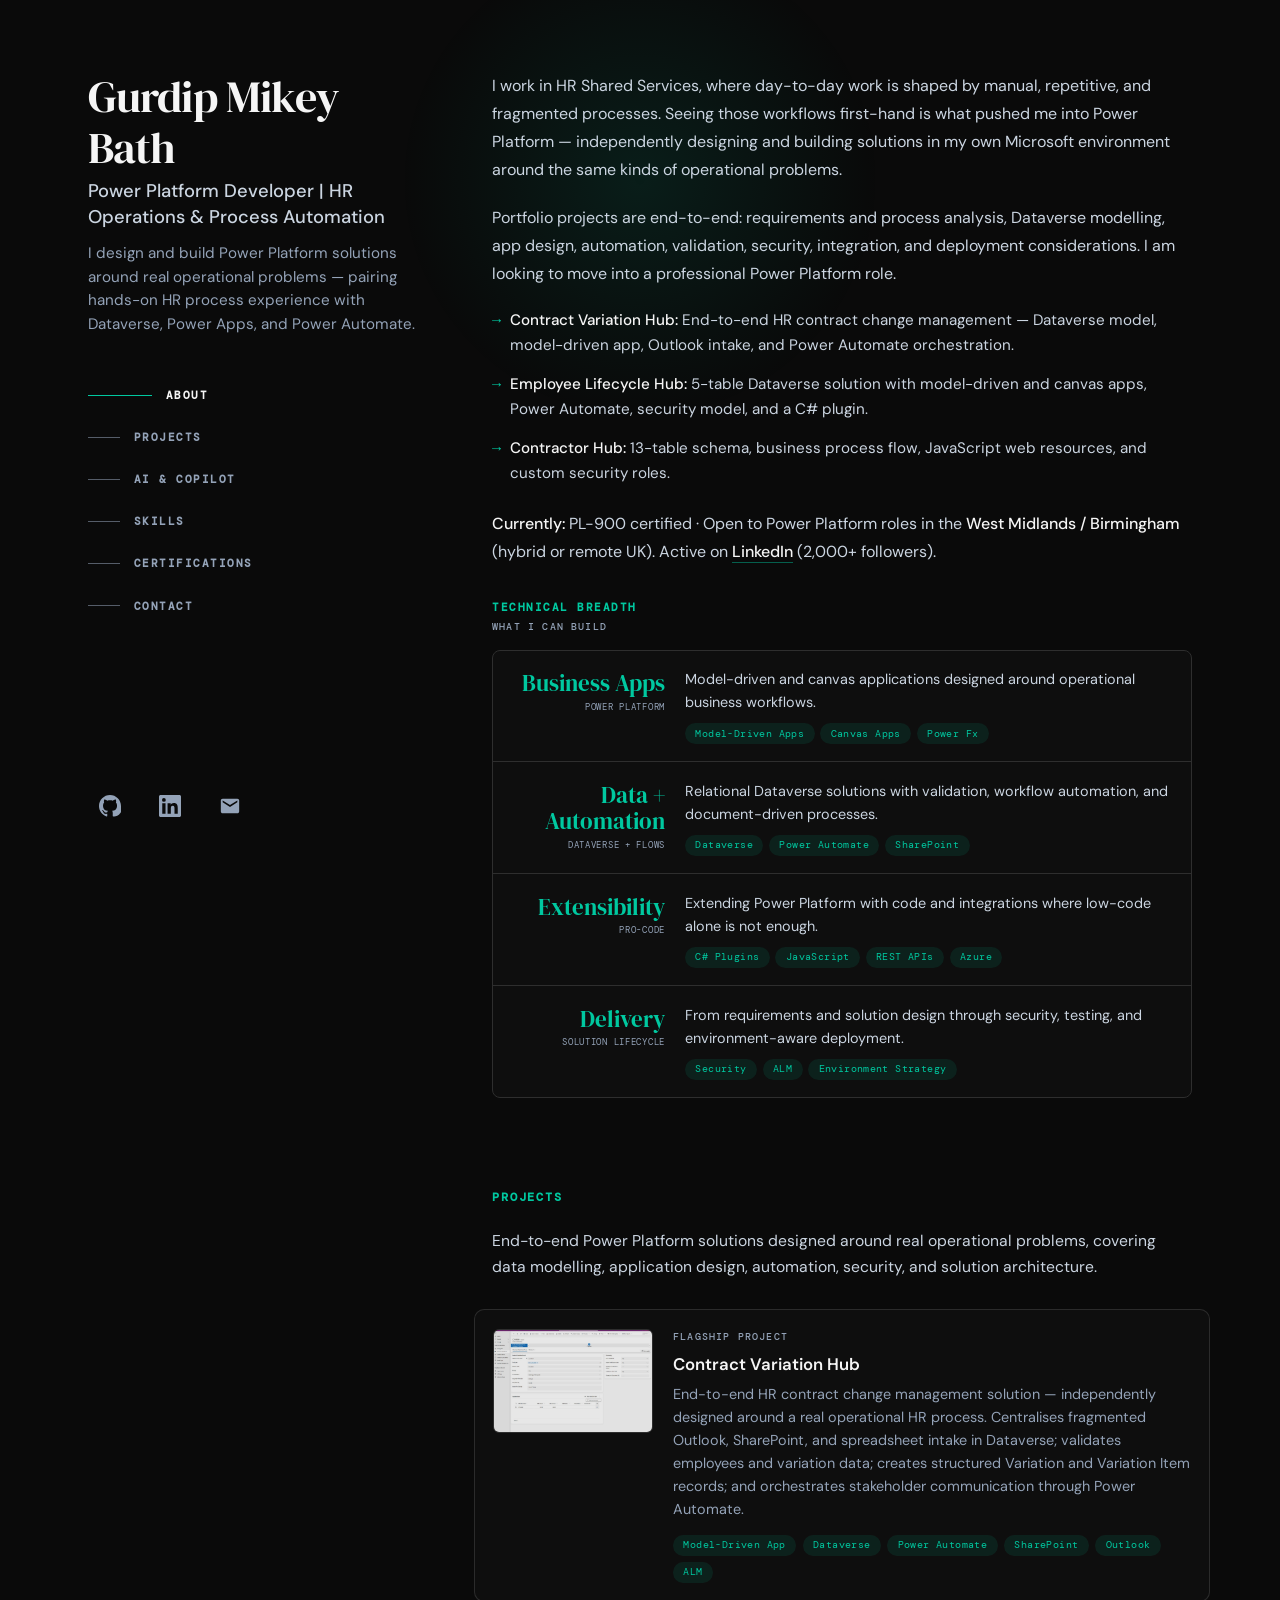
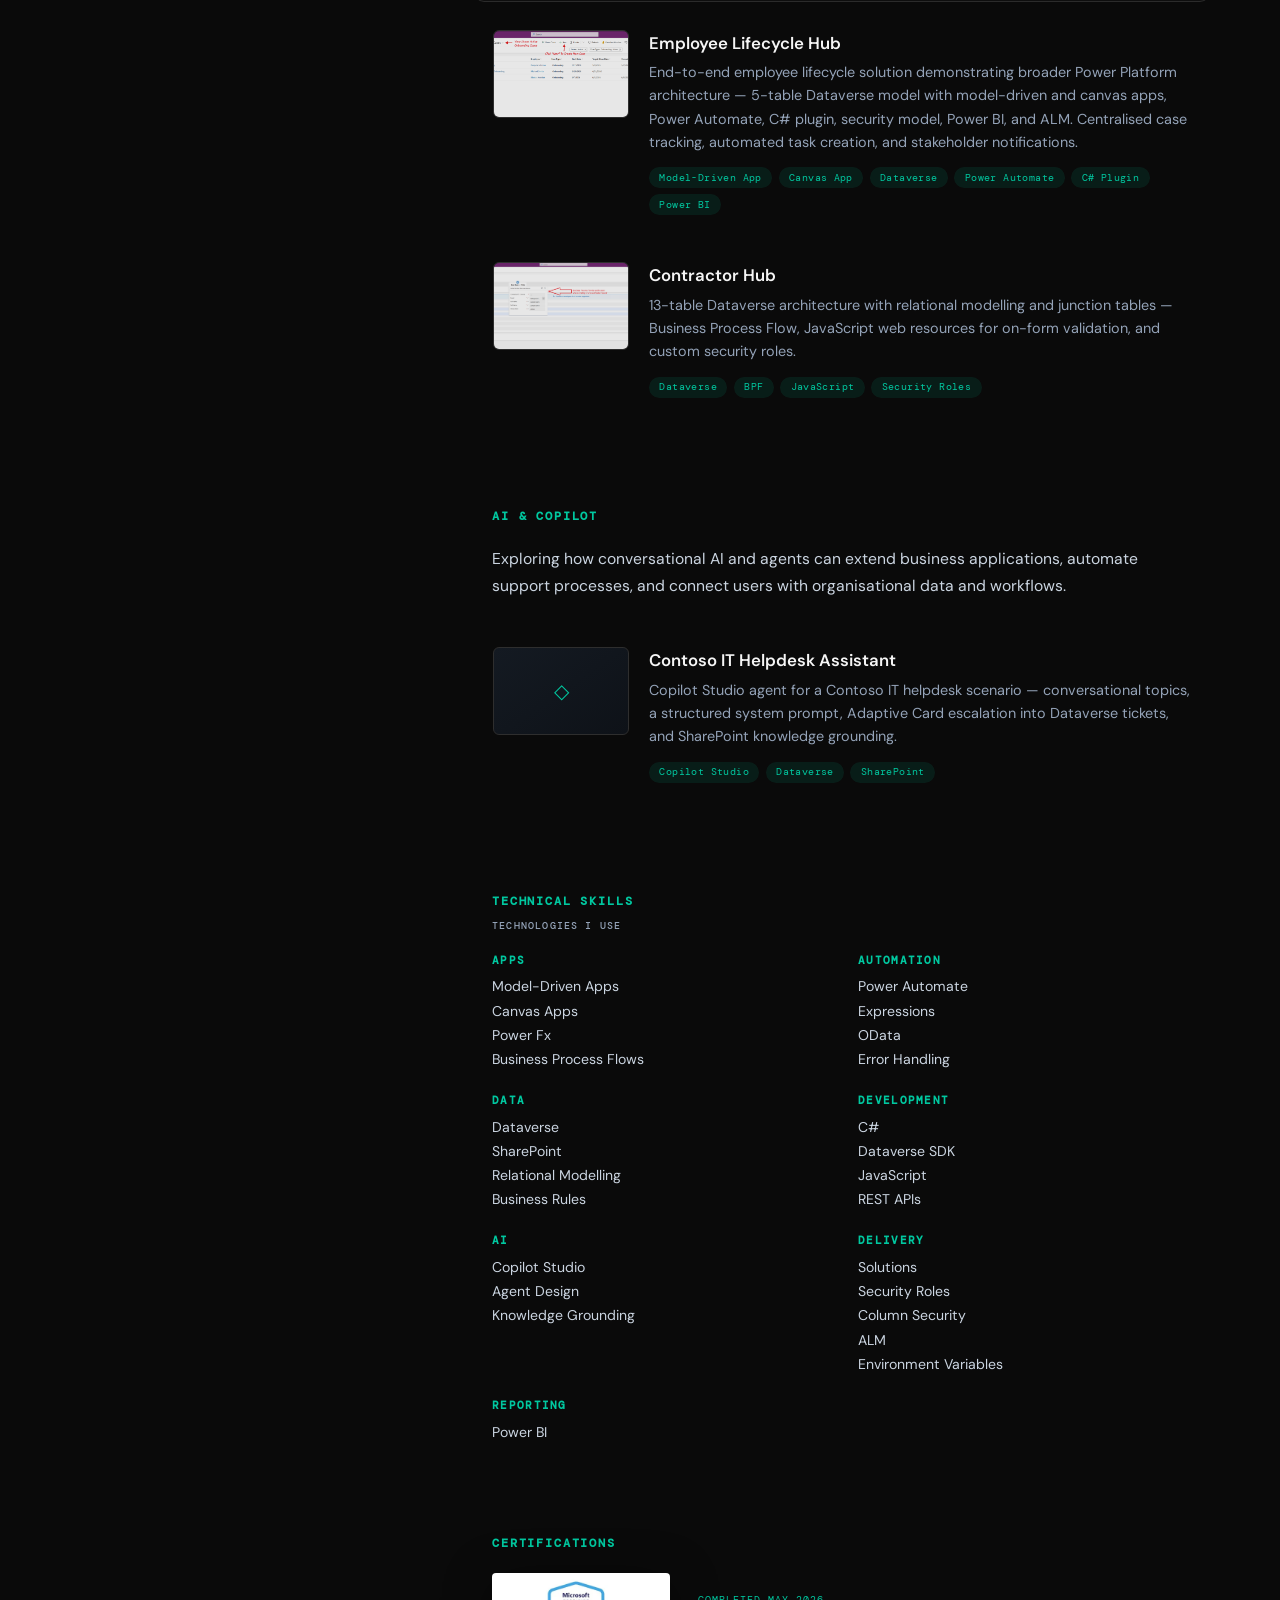
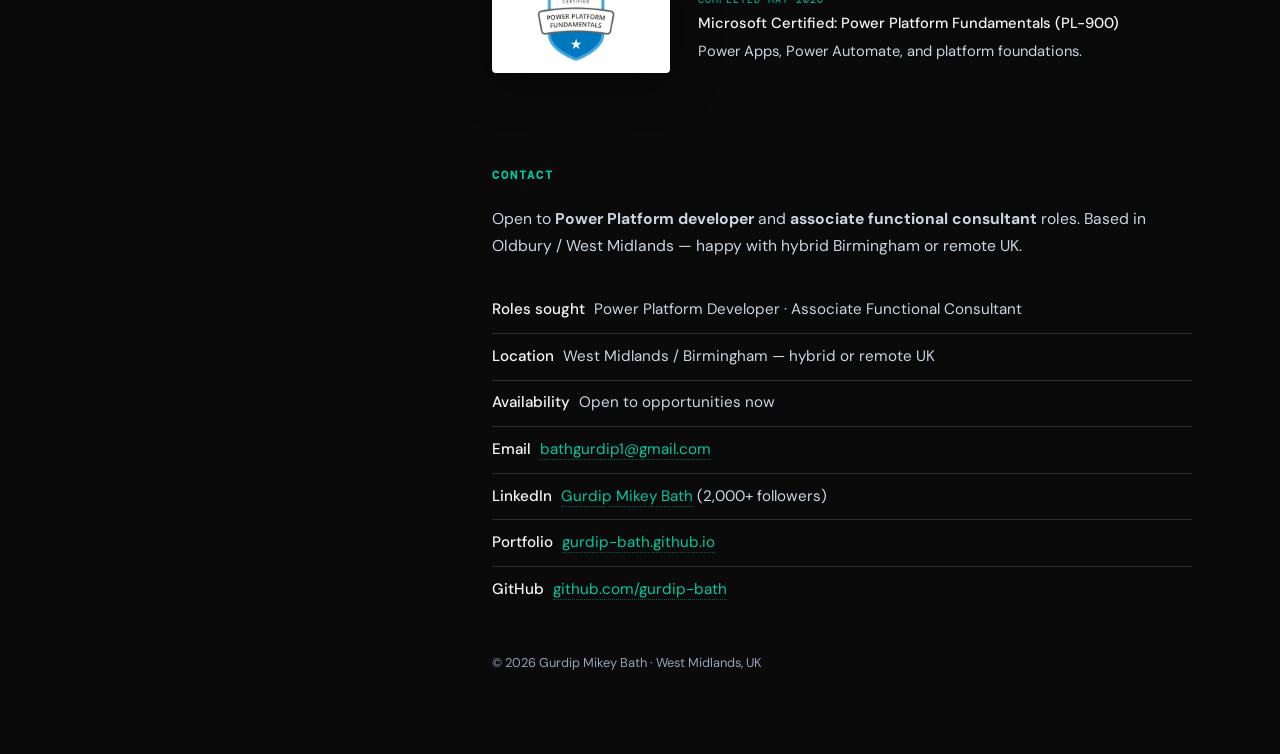
==== commit 2b2d461a: "Align project pages and add Contract Variation visuals Co-authored-by: Cursor <cursoragent@cursor.co" ====
--- a/index.html
+++ b/index.html
@@ -154,8 +154,8 @@
         <ul class="bc-project-list">
           <li>
             <a class="bc-project-row bc-project-row--flagship" href="projects/contract-variation-hub.html">
-              <div class="bc-project-media bc-project-media--placeholder">
-                <span>◇</span>
+              <div class="bc-project-media">
+                <img src="images/portfolio/contract-variation/01-main-form.png" alt="" />
               </div>
               <div class="bc-project-body">
                 <p class="bc-project-eyebrow">Flagship Project</p>
--- a/css/project.css
+++ b/css/project.css
@@ -837,6 +837,142 @@
   line-height: 1.65;
 }
 
+.project-tech-line,
+.project-flow-line {
+  margin: 0;
+  font-family: var(--mono);
+  font-size: 0.7rem;
+  line-height: 1.6;
+  color: var(--accent);
+}
+
+.project-tech-line strong {
+  font-weight: 500;
+}
+
+.project-flow-line {
+  margin-top: 1rem;
+  color: var(--slate);
+}
+
+.case-text--follow {
+  margin-top: 0.9rem;
+}
+
+.case-text strong,
+.contract-proof figcaption strong,
+.contract-scope-pair strong,
+.contract-technical-scope strong {
+  color: var(--text);
+  font-weight: 500;
+}
+
+.contract-proof {
+  margin: 0 0 1.75rem;
+}
+
+.contract-proof:last-child {
+  margin-bottom: 0;
+}
+
+.contract-proof-placeholder {
+  min-height: clamp(15rem, 42vw, 22rem);
+  display: grid;
+  place-items: center;
+  cursor: default;
+  background:
+    linear-gradient(rgba(0, 200, 160, 0.035) 1px, transparent 1px),
+    linear-gradient(90deg, rgba(0, 200, 160, 0.035) 1px, transparent 1px),
+    var(--surface);
+  background-size: 24px 24px;
+}
+
+.contract-proof-placeholder:hover {
+  transform: none;
+  border-color: var(--border);
+  box-shadow: none;
+}
+
+.contract-proof-placeholder span {
+  padding: 1rem;
+  font-family: var(--mono);
+  font-size: 0.65rem;
+  letter-spacing: 0.1em;
+  line-height: 1.6;
+  text-align: center;
+  text-transform: uppercase;
+  color: var(--muted);
+}
+
+.contract-proof figcaption {
+  margin-top: 0.8rem;
+  font-size: 0.92rem;
+  line-height: 1.65;
+  color: var(--slate);
+}
+
+.contract-proof--prominent {
+  margin-top: 2.25rem;
+  margin-bottom: 2.25rem;
+}
+
+.contract-proof--prominent .contract-proof-placeholder {
+  min-height: clamp(18rem, 52vw, 28rem);
+  border-color: rgba(0, 200, 160, 0.35);
+}
+
+.contract-data-model-frame {
+  width: min(100%, 12rem);
+  margin: 0 auto;
+}
+
+.contract-flow-frame {
+  width: min(100%, 11rem);
+  margin: 0 auto;
+}
+
+.contract-parse-frame {
+  width: min(100%, 15rem);
+  margin: 0 auto;
+  border-color: rgba(0, 200, 160, 0.35);
+}
+
+.contract-validation-frame {
+  width: min(100%, 18rem);
+  margin: 0 auto;
+}
+
+.contract-data-model-frame img,
+.contract-flow-frame img,
+.contract-parse-frame img,
+.contract-validation-frame img {
+  width: 100%;
+  height: auto;
+}
+
+.contract-proof code {
+  font-family: var(--mono);
+  font-size: 0.84em;
+  color: var(--accent);
+}
+
+.contract-scope-pair {
+  display: grid;
+  gap: 1rem;
+}
+
+.contract-technical-scope {
+  display: grid;
+  gap: 0.55rem;
+}
+
+.contract-technical-scope p {
+  margin: 0;
+  font-size: 0.92rem;
+  line-height: 1.65;
+  color: var(--slate);
+}
+
 .project-footer-cta {
   margin-top: 3rem;
   padding-top: 2rem;
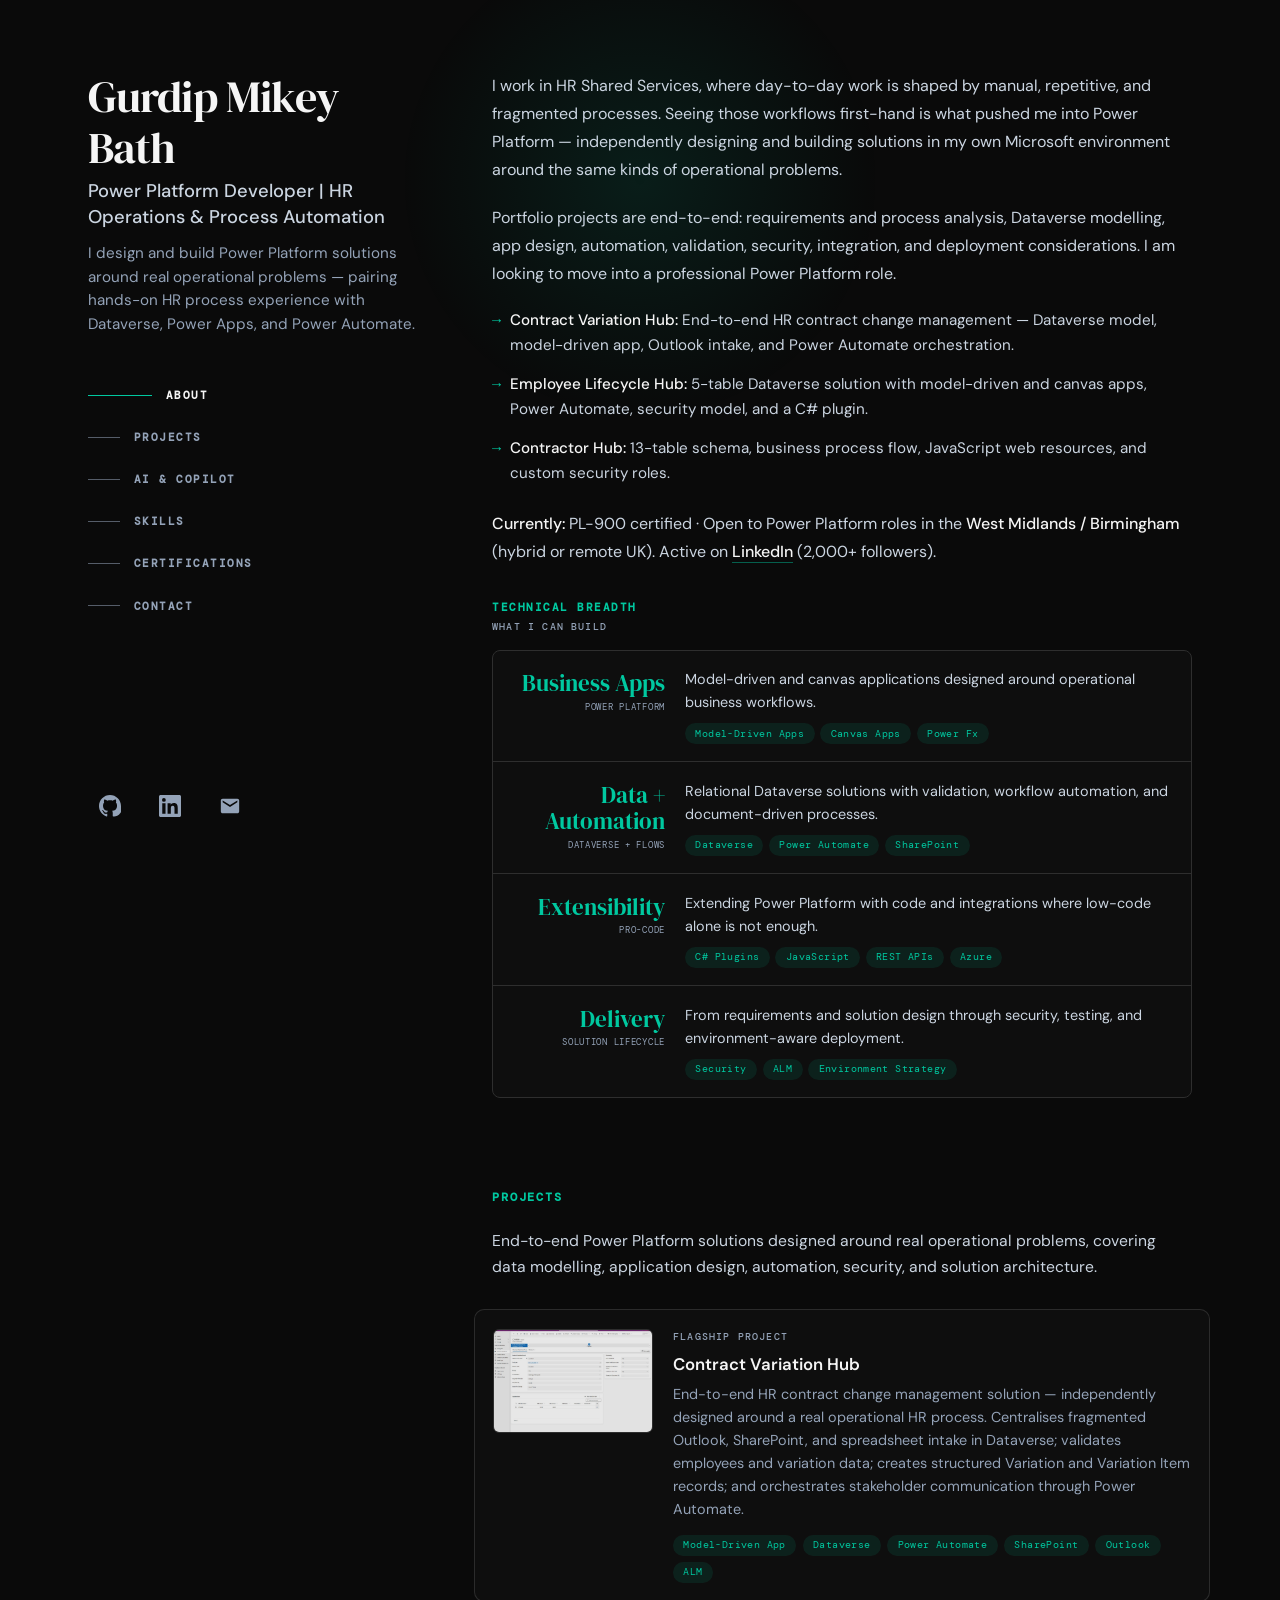
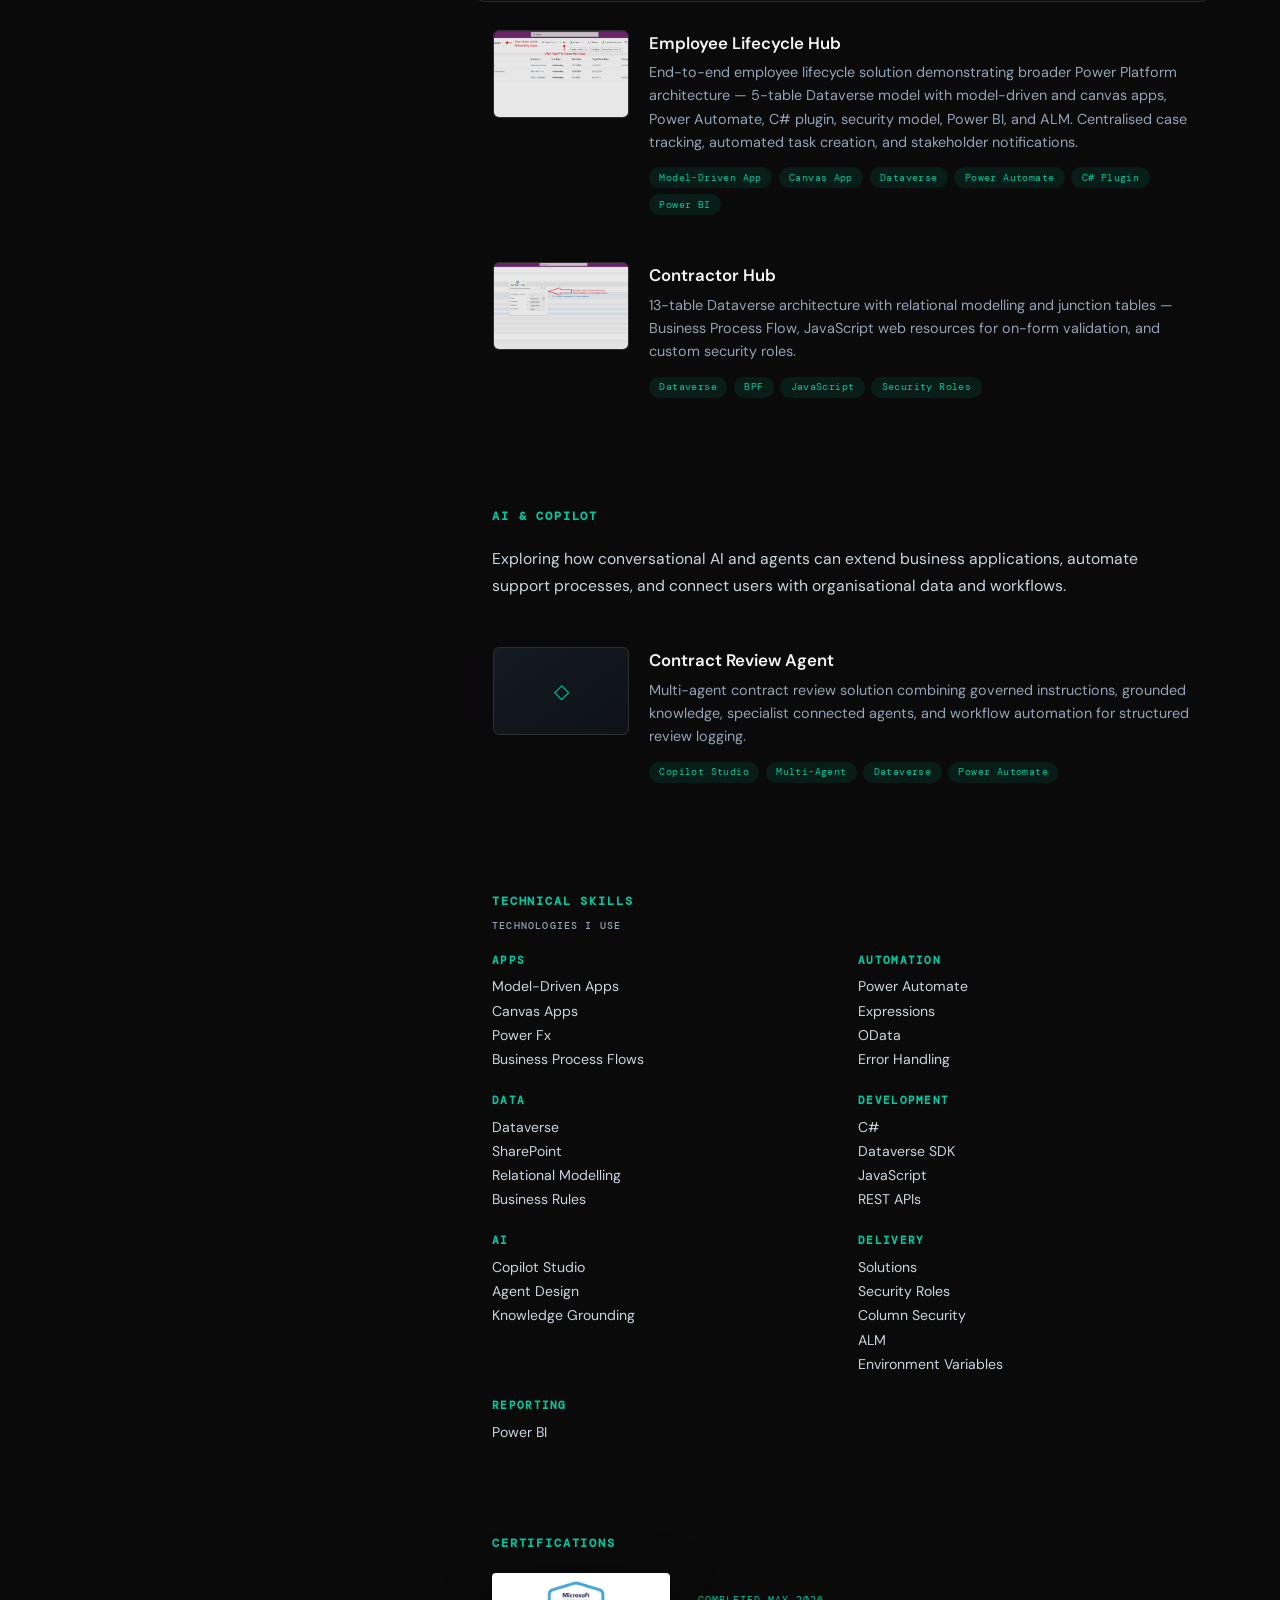
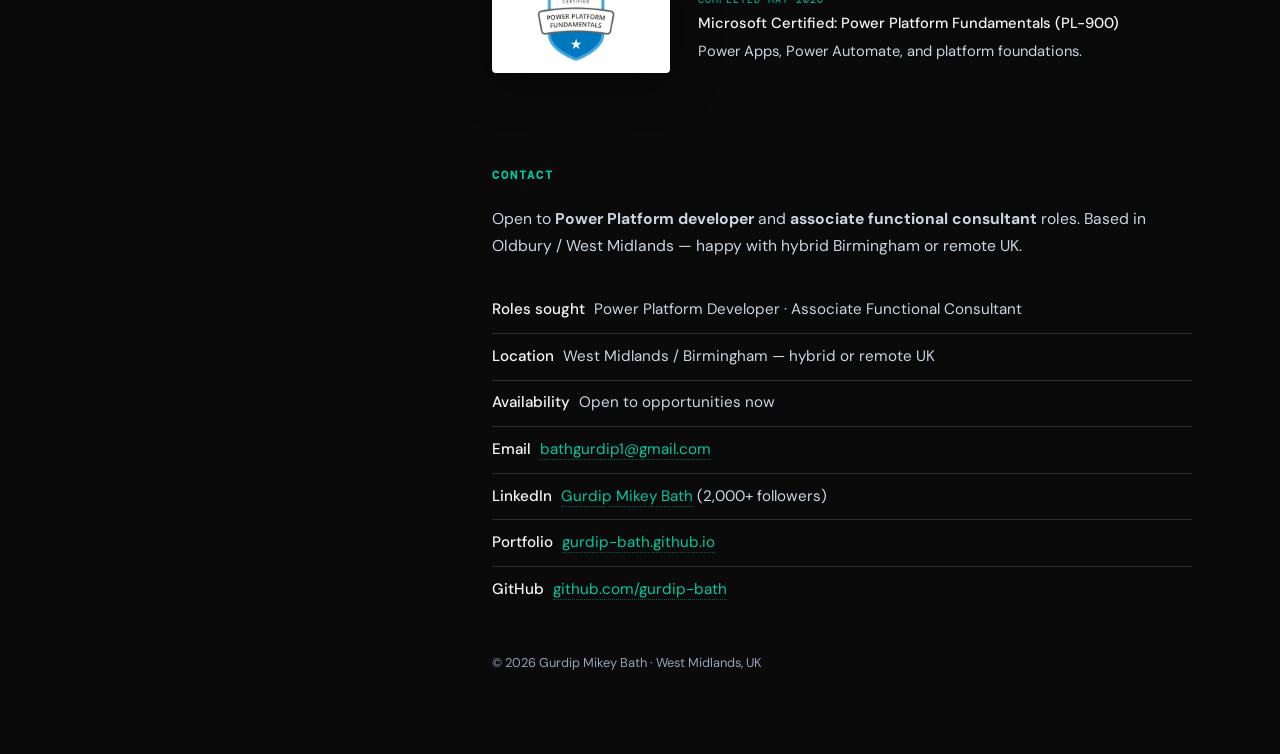
==== commit 5a334eeb: "contract agent added" ====
--- a/index.html
+++ b/index.html
@@ -235,22 +235,23 @@
         </p>
         <ul class="bc-project-list">
           <li>
-            <a class="bc-project-row" href="projects/contoso-it-helpdesk.html">
+            <a class="bc-project-row" href="projects/contract-review-agent.html">
               <div class="bc-project-media bc-project-media--placeholder">
                 <span>◇</span>
               </div>
               <div class="bc-project-body">
                 <h3 class="bc-project-title">
-                  Contoso IT Helpdesk Assistant
+                  Contract Review Agent
                   <span class="bc-project-arrow" aria-hidden="true">↗</span>
                 </h3>
                 <p class="bc-project-desc">
-                  Copilot Studio agent for a Contoso IT helpdesk scenario — conversational topics, a structured system prompt, Adaptive Card escalation into Dataverse tickets, and SharePoint knowledge grounding.
+                  Multi-agent contract review solution combining governed instructions, grounded knowledge, specialist connected agents, and workflow automation for structured review logging.
                 </p>
                 <ul class="bc-tag-list">
                   <li class="bc-tag">Copilot Studio</li>
+                  <li class="bc-tag">Multi-Agent</li>
                   <li class="bc-tag">Dataverse</li>
-                  <li class="bc-tag">SharePoint</li>
+                  <li class="bc-tag">Power Automate</li>
                 </ul>
               </div>
             </a>
--- a/css/project.css
+++ b/css/project.css
@@ -823,6 +823,20 @@
   font-family: var(--mono);
 }
 
+.case-list--numbered {
+  counter-reset: case-step;
+}
+
+.case-list--numbered li {
+  counter-increment: case-step;
+  padding-left: 1.75rem;
+}
+
+.case-list--numbered li::before {
+  content: counter(case-step) '.';
+  font-size: 0.75rem;
+}
+
 .project-results-footnote {
   font-size: 0.85rem;
   color: var(--muted);
@@ -942,10 +956,16 @@
   margin: 0 auto;
 }
 
+.contract-agent-action-frame {
+  width: min(100%, 28rem);
+  margin: 0 auto;
+}
+
 .contract-data-model-frame img,
 .contract-flow-frame img,
 .contract-parse-frame img,
-.contract-validation-frame img {
+.contract-validation-frame img,
+.contract-agent-action-frame img {
   width: 100%;
   height: auto;
 }
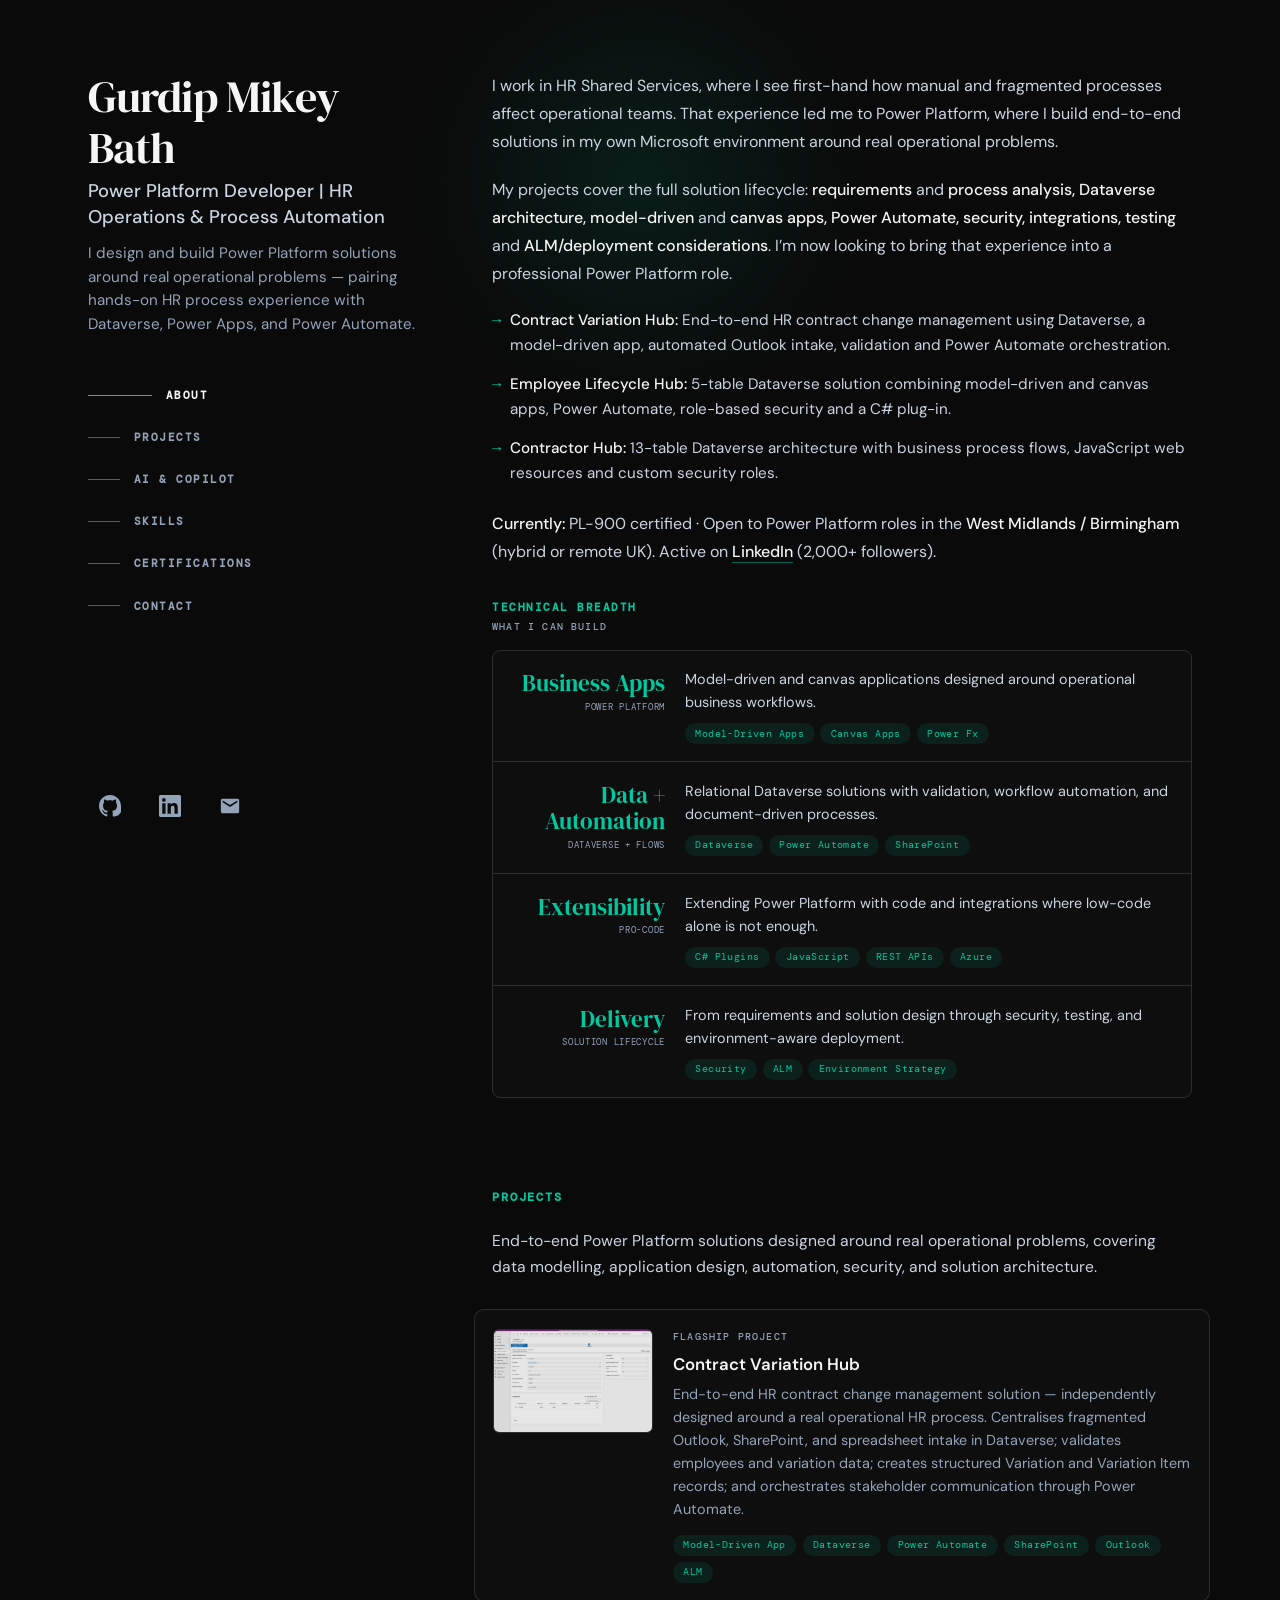
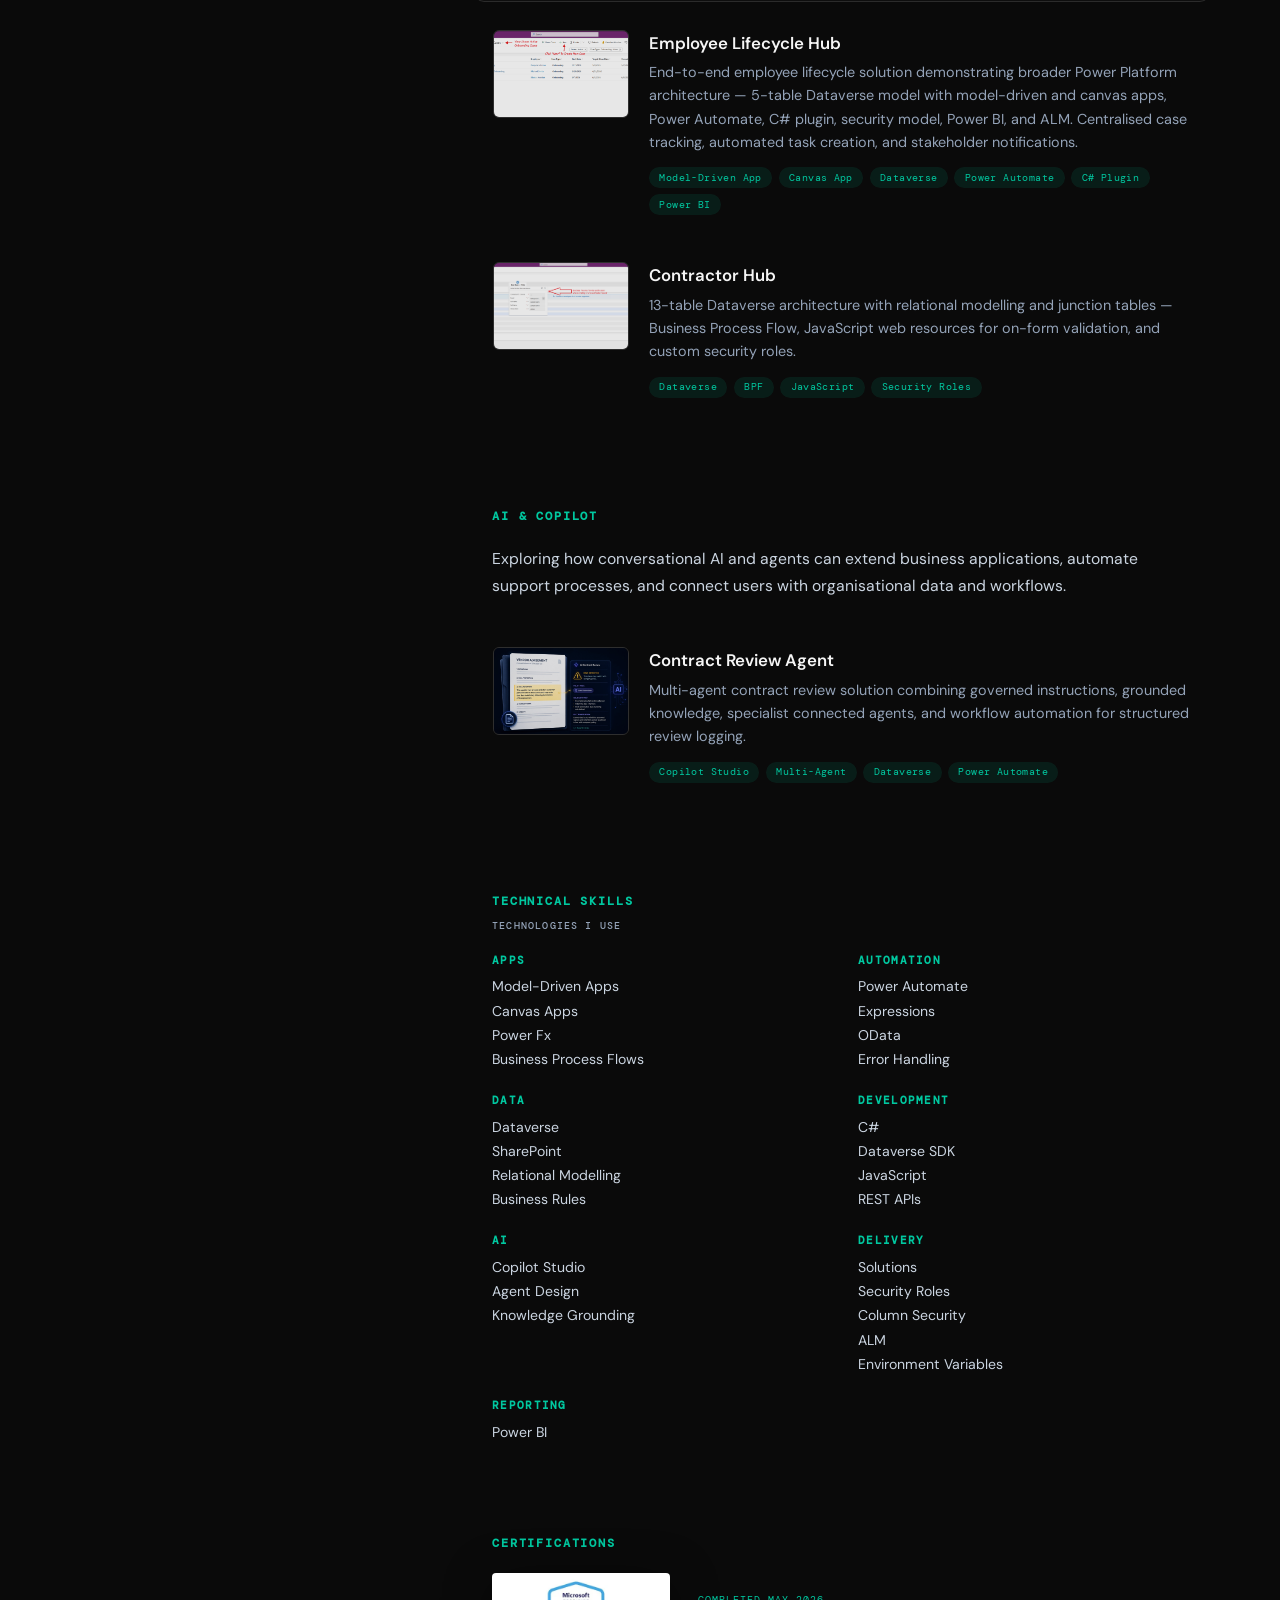
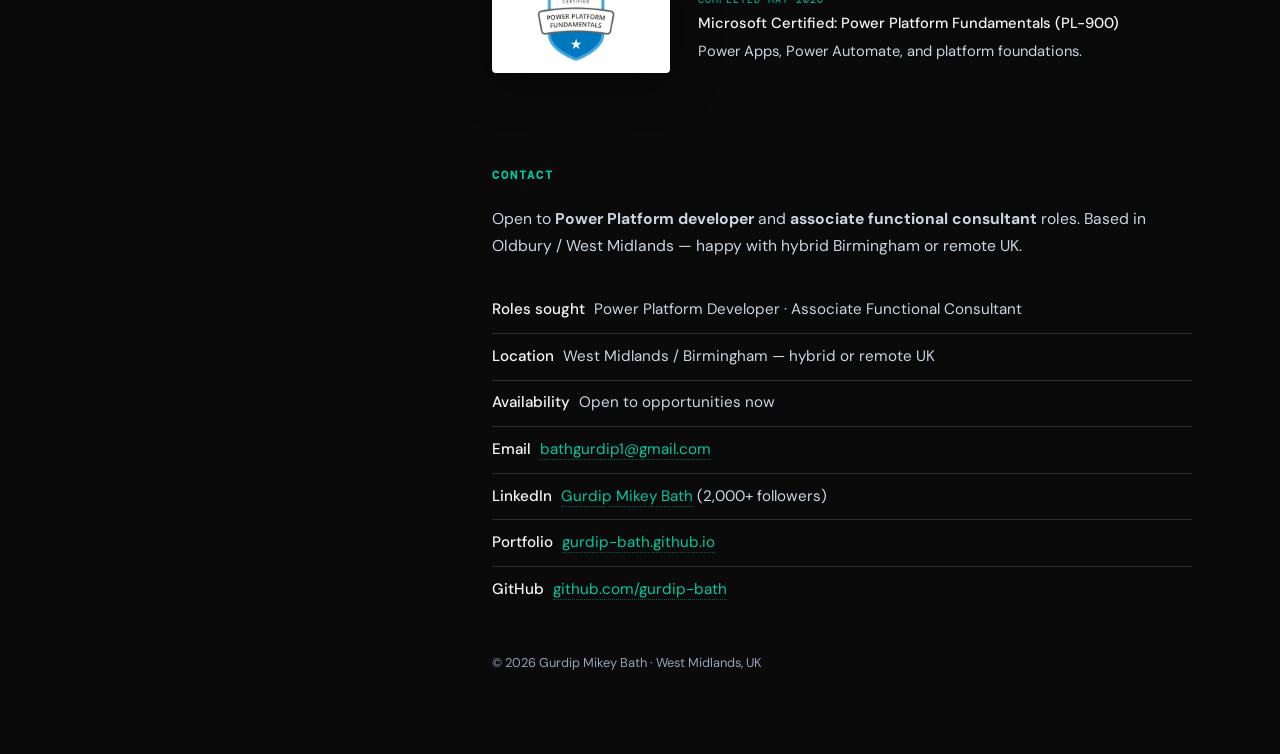
==== commit 307caca2: "copy update on home page" ====
--- a/index.html
+++ b/index.html
@@ -63,15 +63,15 @@
         </div>
         <div class="bc-prose">
           <p>
-            I work in HR Shared Services, where day-to-day work is shaped by manual, repetitive, and fragmented processes. Seeing those workflows first-hand is what pushed me into Power Platform — independently designing and building solutions in my own Microsoft environment around the same kinds of operational problems.
+            I work in HR Shared Services, where I see first-hand how manual and fragmented processes affect operational teams. That experience led me to Power Platform, where I build end-to-end solutions in my own Microsoft environment around real operational problems.
           </p>
           <p>
-            Portfolio projects are end-to-end: requirements and process analysis, Dataverse modelling, app design, automation, validation, security, integration, and deployment considerations. I am looking to move into a professional Power Platform role.
+            My projects cover the full solution lifecycle: <strong>requirements</strong> and <strong>process analysis, Dataverse architecture, model-driven</strong> and <strong>canvas apps, Power Automate, security, integrations, testing</strong> and <strong>ALM/deployment considerations</strong>. I’m now looking to bring that experience into a professional Power Platform role.
           </p>
           <ul class="bc-bullets">
-            <li><strong>Contract Variation Hub:</strong> End-to-end HR contract change management — Dataverse model, model-driven app, Outlook intake, and Power Automate orchestration.</li>
-            <li><strong>Employee Lifecycle Hub:</strong> 5-table Dataverse solution with model-driven and canvas apps, Power Automate, security model, and a C# plugin.</li>
-            <li><strong>Contractor Hub:</strong> 13-table schema, business process flow, JavaScript web resources, and custom security roles.</li>
+            <li><strong>Contract Variation Hub:</strong> End-to-end HR contract change management using Dataverse, a model-driven app, automated Outlook intake, validation and Power Automate orchestration.</li>
+            <li><strong>Employee Lifecycle Hub:</strong> 5-table Dataverse solution combining model-driven and canvas apps, Power Automate, role-based security and a C# plug-in.</li>
+            <li><strong>Contractor Hub:</strong> 13-table Dataverse architecture with business process flows, JavaScript web resources and custom security roles.</li>
           </ul>
           <p>
             <strong>Currently:</strong> PL-900 certified · Open to Power Platform roles in the <strong>West Midlands / Birmingham</strong> (hybrid or remote UK). Active on <a href="https://www.linkedin.com/in/gurdip-mikey-b-07aa12292/" target="_blank" rel="noopener">LinkedIn</a> (2,000+ followers).
@@ -236,8 +236,8 @@
         <ul class="bc-project-list">
           <li>
             <a class="bc-project-row" href="projects/contract-review-agent.html">
-              <div class="bc-project-media bc-project-media--placeholder">
-                <span>◇</span>
+              <div class="bc-project-media">
+                <img src="images/portfolio/contract-review-agent/00-project-card.png" alt="" />
               </div>
               <div class="bc-project-body">
                 <h3 class="bc-project-title">
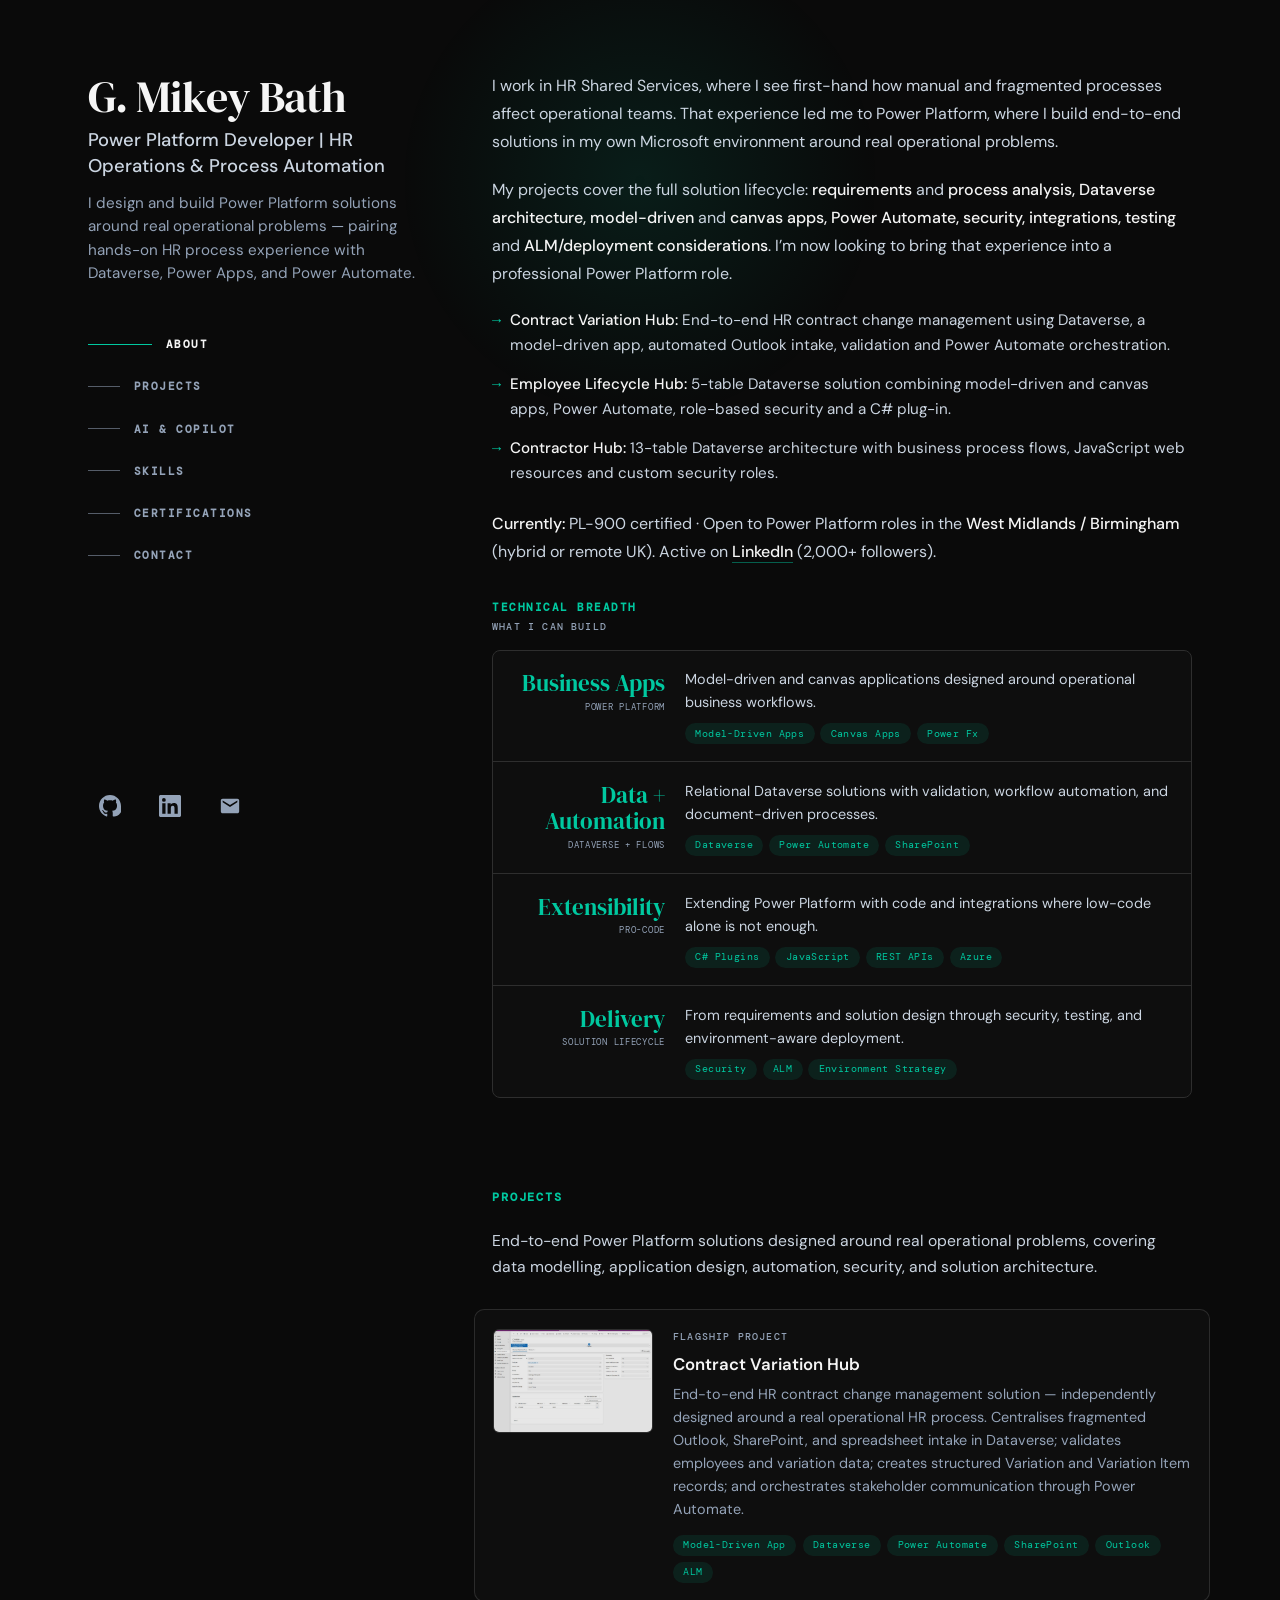
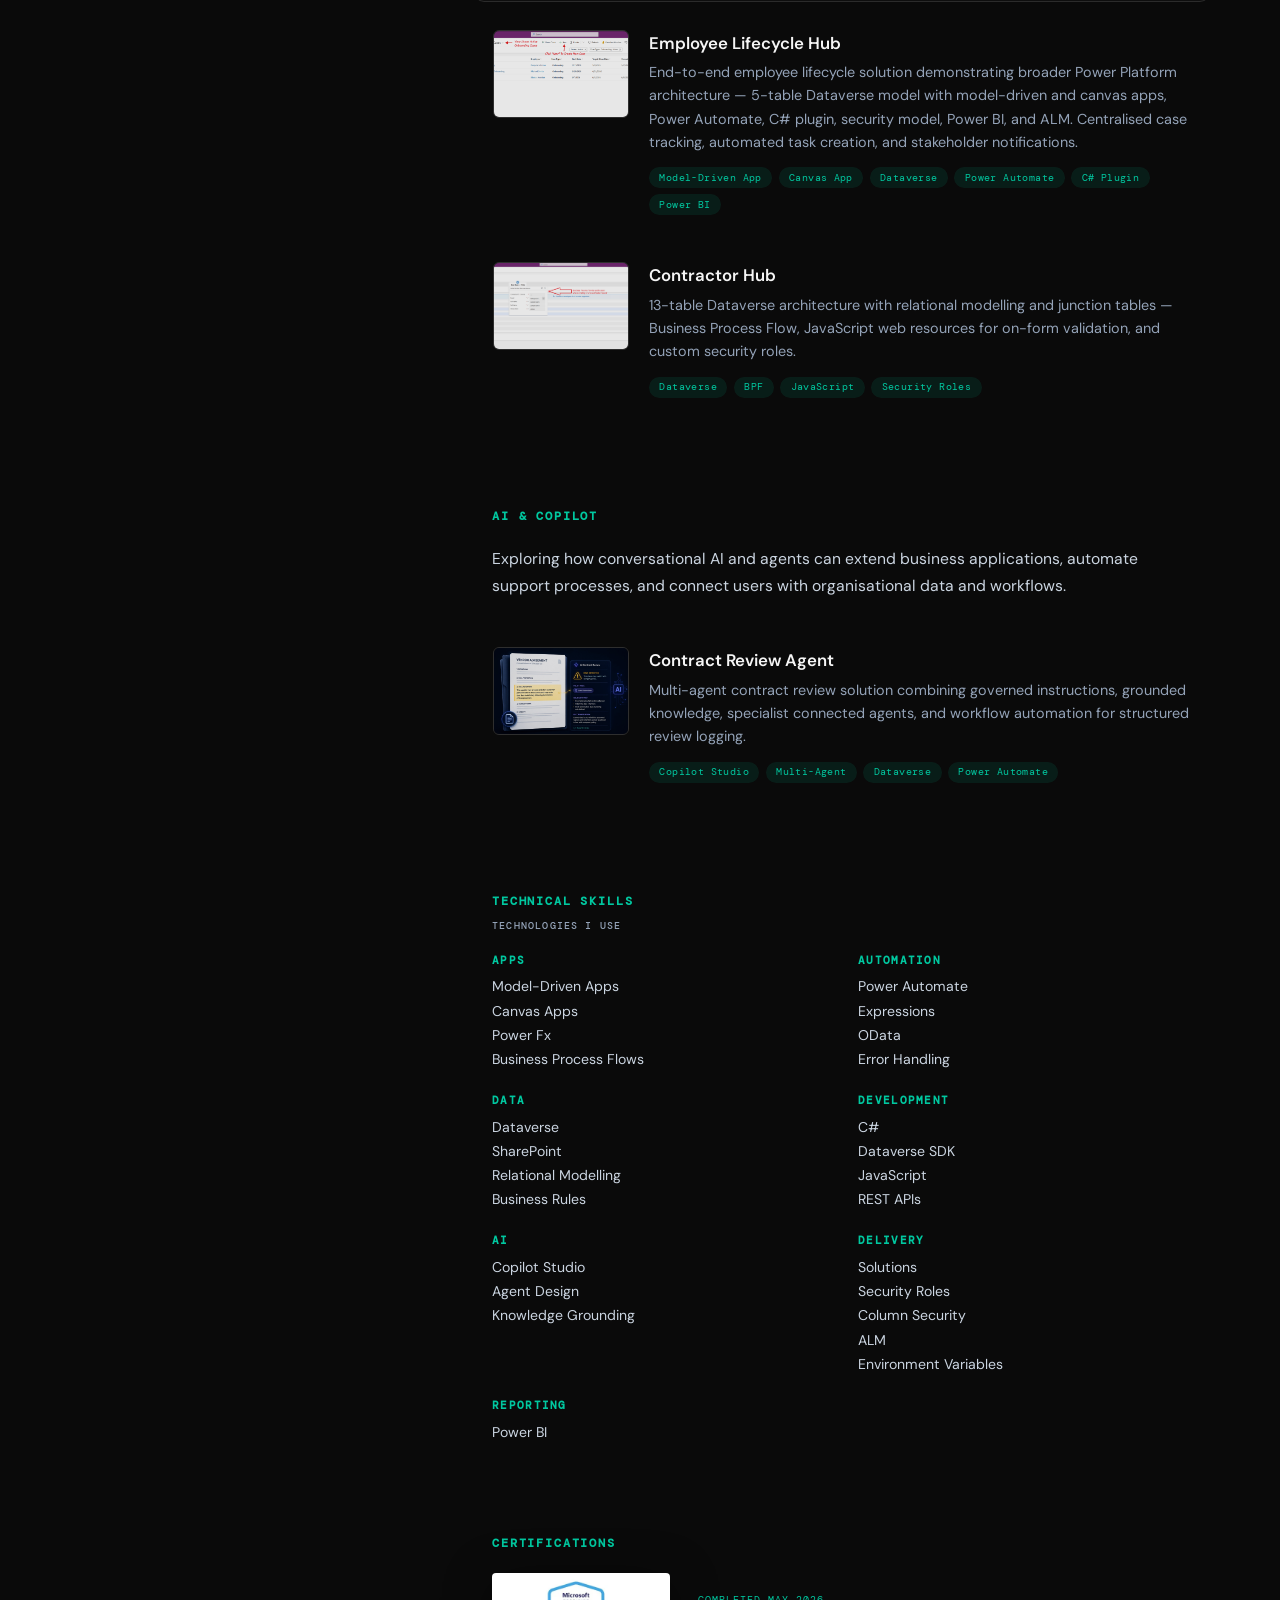
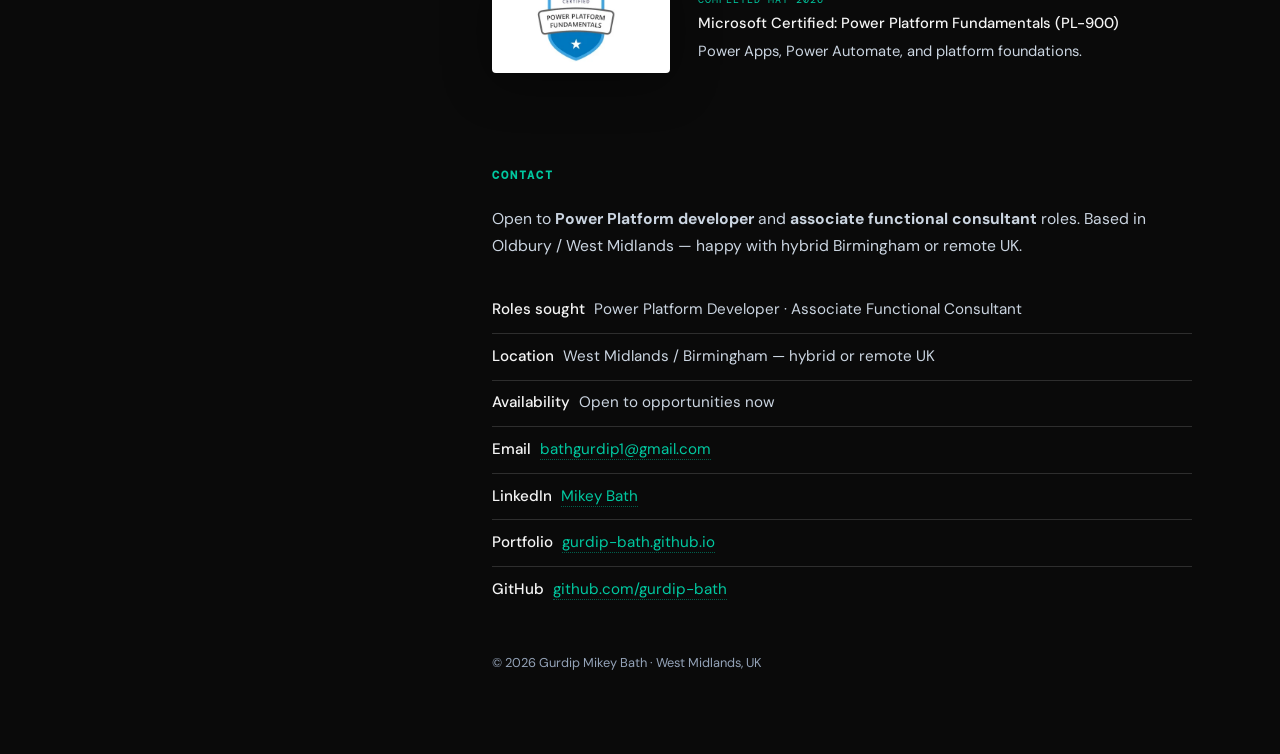
==== commit 8da7b6bd: "name" ====
--- a/index.html
+++ b/index.html
@@ -19,7 +19,7 @@
     <header class="bc-rail">
       <div class="bc-rail-top">
         <h1 class="bc-name">
-          <a href="#">Gurdip Mikey Bath</a>
+          <a href="#">G. Mikey Bath</a>
         </h1>
         <h2 class="bc-role">Power Platform Developer | HR Operations &amp; Process Automation</h2>
         <p class="bc-blurb">I design and build Power Platform solutions around real operational problems — pairing hands-on HR process experience with Dataverse, Power Apps, and Power Automate.</p>
@@ -356,7 +356,7 @@
           <li><strong>Location</strong> West Midlands / Birmingham — hybrid or remote UK</li>
           <li><strong>Availability</strong> Open to opportunities now</li>
           <li><strong>Email</strong> <a href="mailto:bathgurdip1@gmail.com">bathgurdip1@gmail.com</a></li>
-          <li><strong>LinkedIn</strong> <a href="https://www.linkedin.com/in/gurdip-mikey-b-07aa12292/" target="_blank" rel="noopener">Gurdip Mikey Bath</a> (2,000+ followers)</li>
+          <li><strong>LinkedIn</strong> <a href="https://www.linkedin.com/in/gurdip-mikey-b-07aa12292/" target="_blank" rel="noopener">Mikey Bath</a></li>
           <li><strong>Portfolio</strong> <a href="https://gurdip-bath.github.io" target="_blank" rel="noopener">gurdip-bath.github.io</a></li>
           <li><strong>GitHub</strong> <a href="https://github.com/gurdip-bath" target="_blank" rel="noopener">github.com/gurdip-bath</a></li>
         </ul>
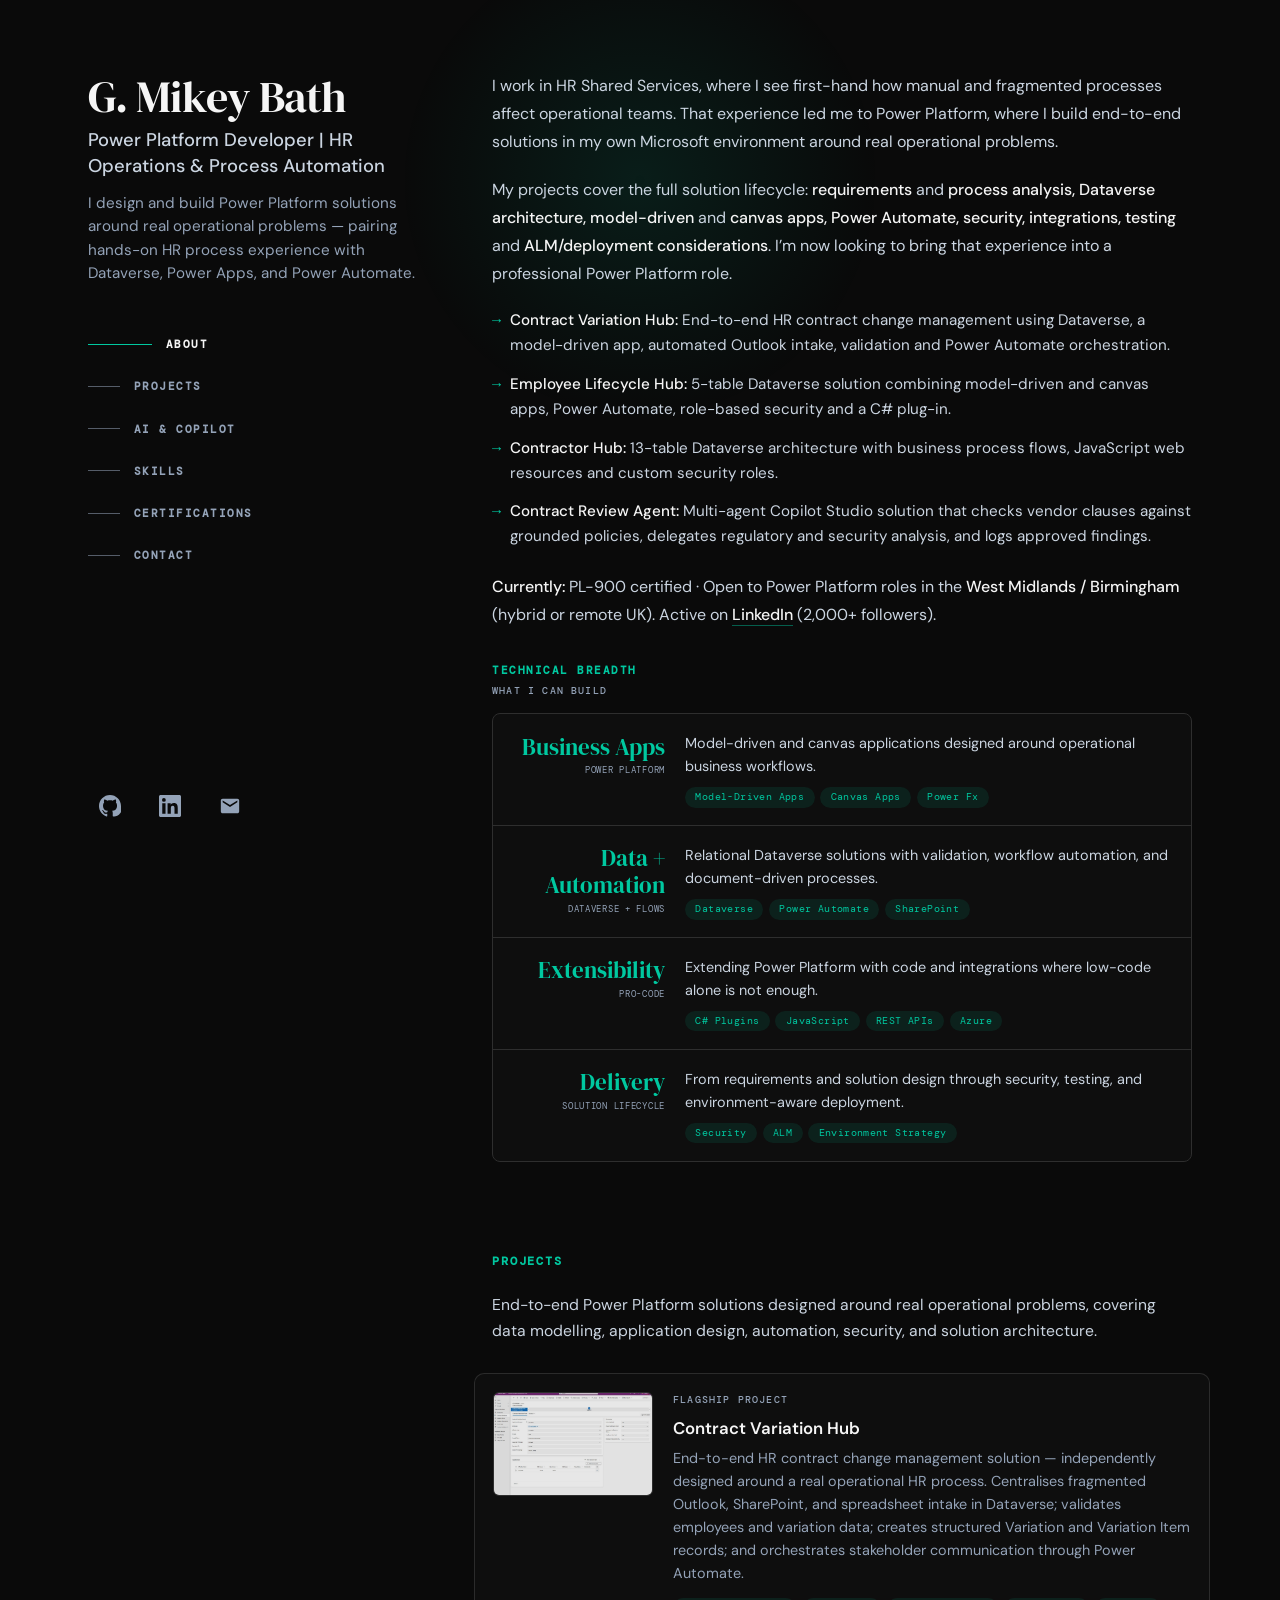
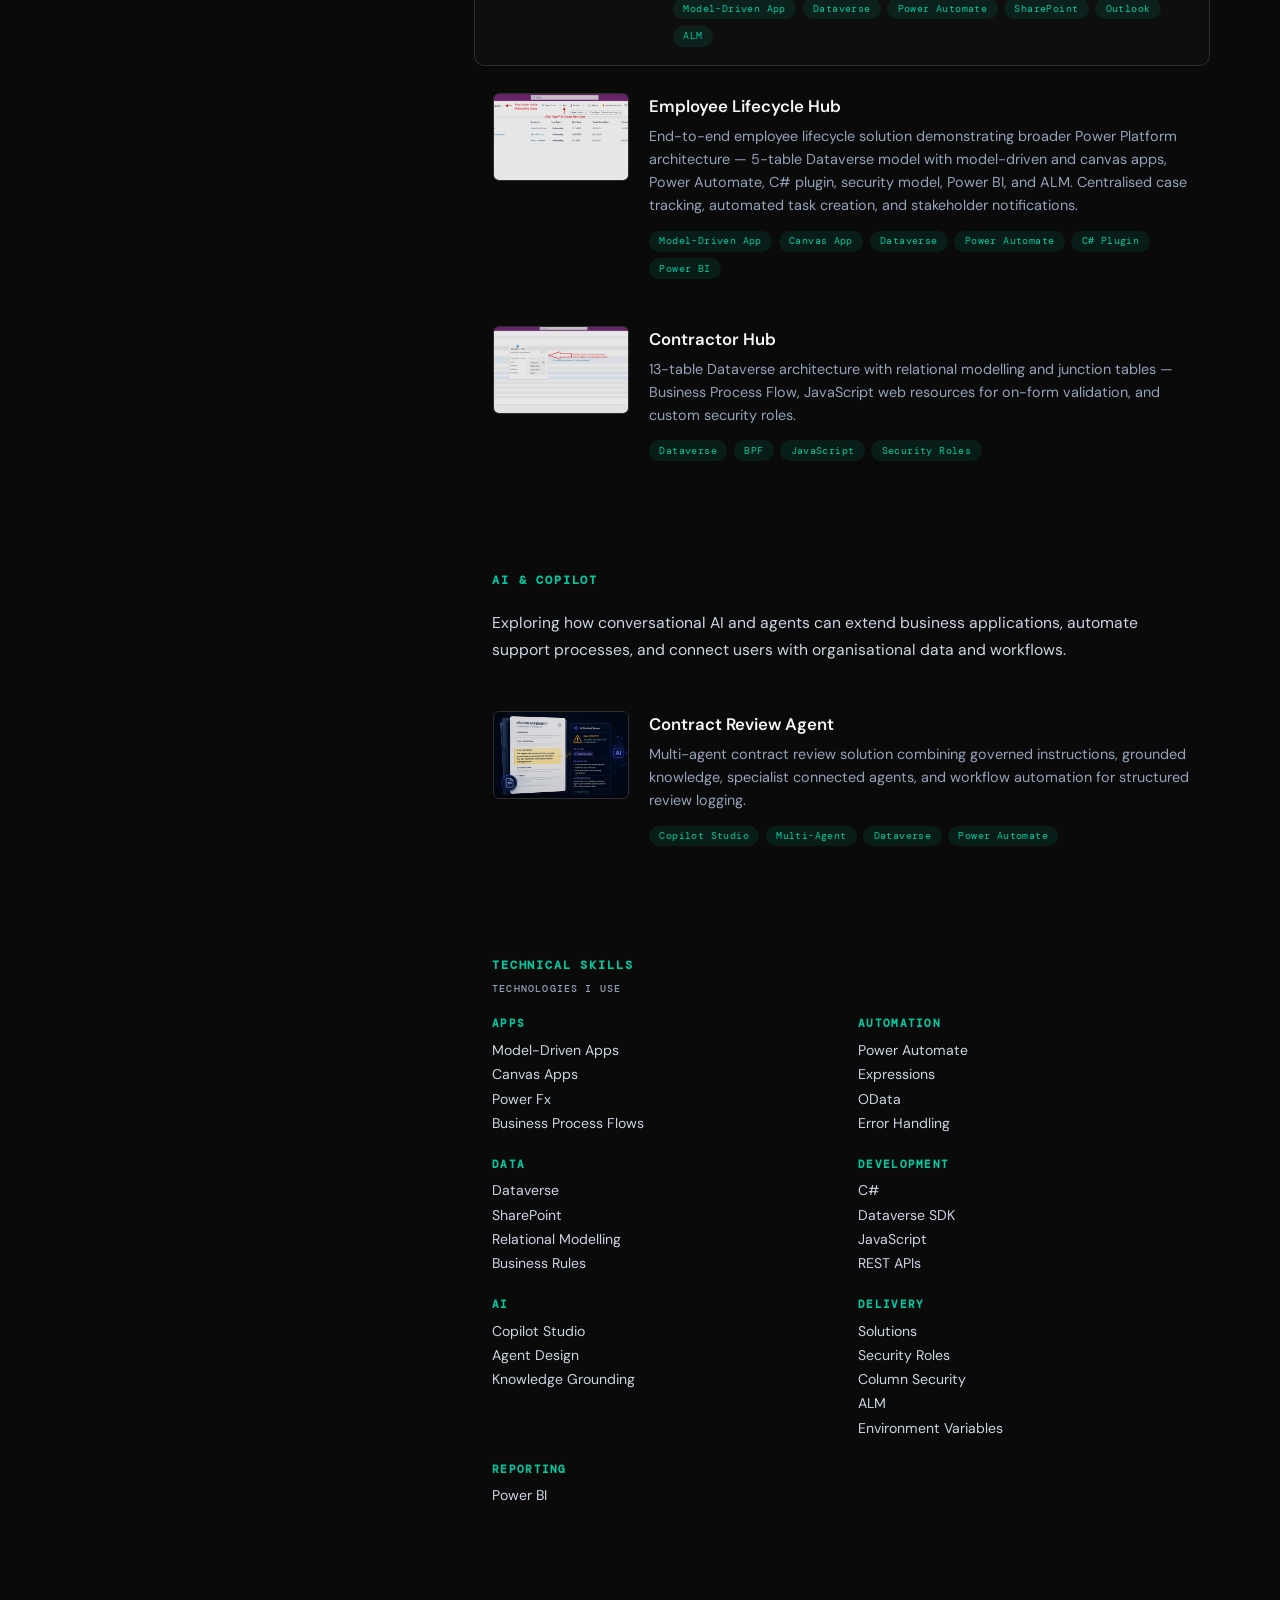
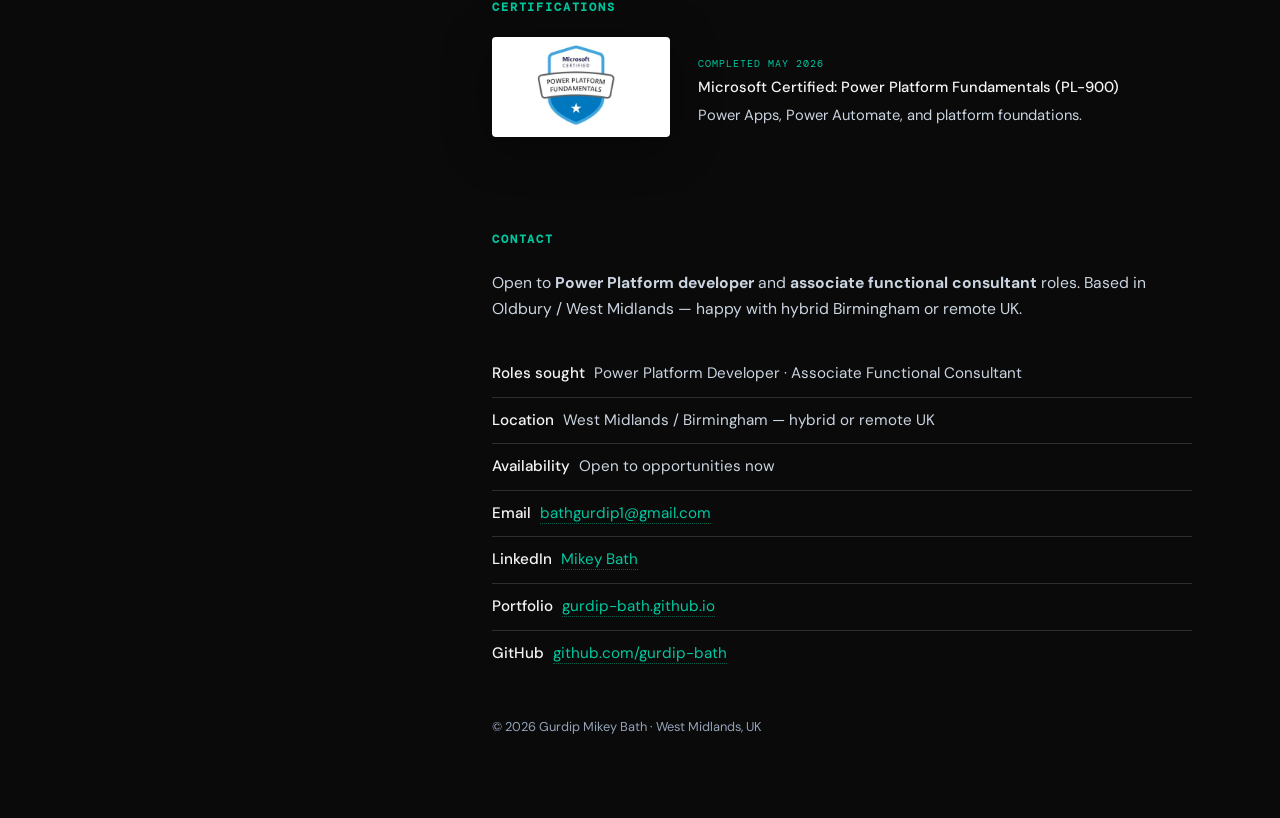
==== commit 98fef90c: "add copilot agent to top" ====
--- a/index.html
+++ b/index.html
@@ -72,6 +72,7 @@
             <li><strong>Contract Variation Hub:</strong> End-to-end HR contract change management using Dataverse, a model-driven app, automated Outlook intake, validation and Power Automate orchestration.</li>
             <li><strong>Employee Lifecycle Hub:</strong> 5-table Dataverse solution combining model-driven and canvas apps, Power Automate, role-based security and a C# plug-in.</li>
             <li><strong>Contractor Hub:</strong> 13-table Dataverse architecture with business process flows, JavaScript web resources and custom security roles.</li>
+            <li><strong>Contract Review Agent:</strong> Multi-agent Copilot Studio solution that checks vendor clauses against grounded policies, delegates regulatory and security analysis, and logs approved findings.</li>
           </ul>
           <p>
             <strong>Currently:</strong> PL-900 certified · Open to Power Platform roles in the <strong>West Midlands / Birmingham</strong> (hybrid or remote UK). Active on <a href="https://www.linkedin.com/in/gurdip-mikey-b-07aa12292/" target="_blank" rel="noopener">LinkedIn</a> (2,000+ followers).
